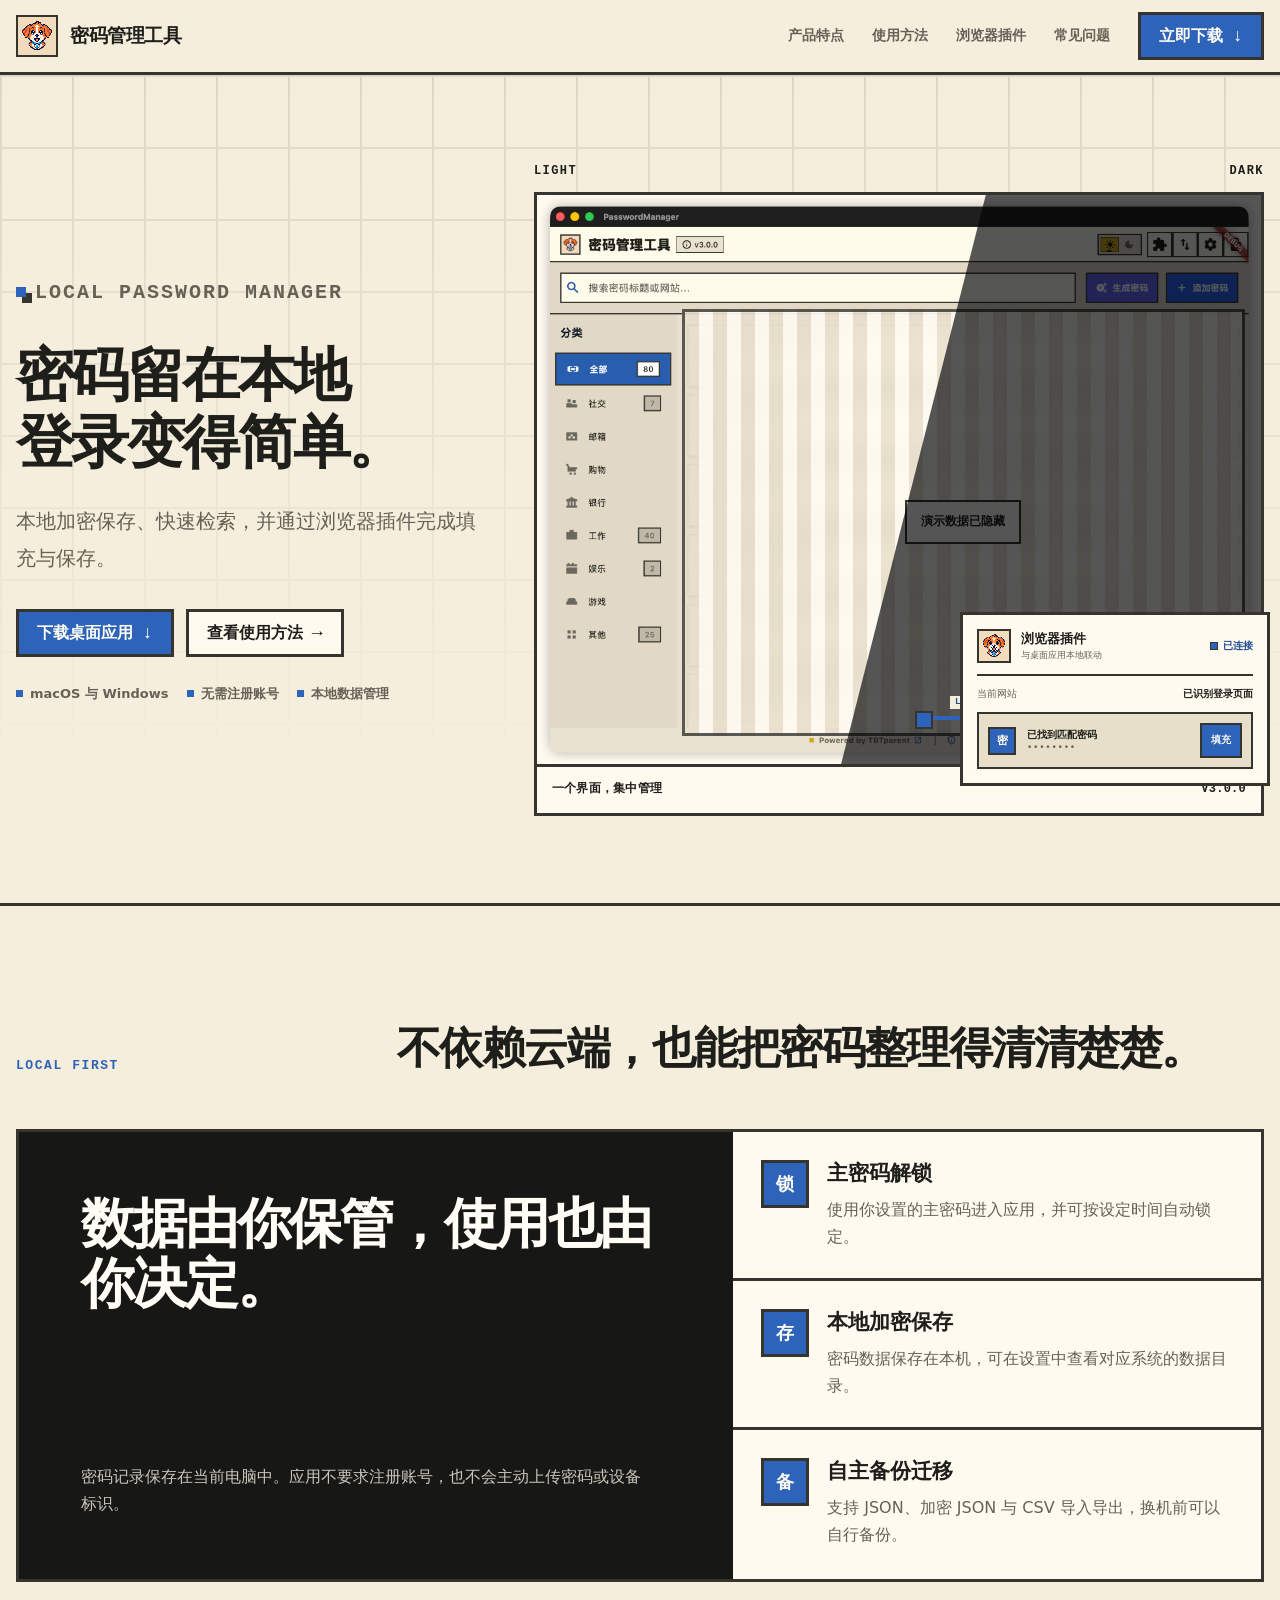
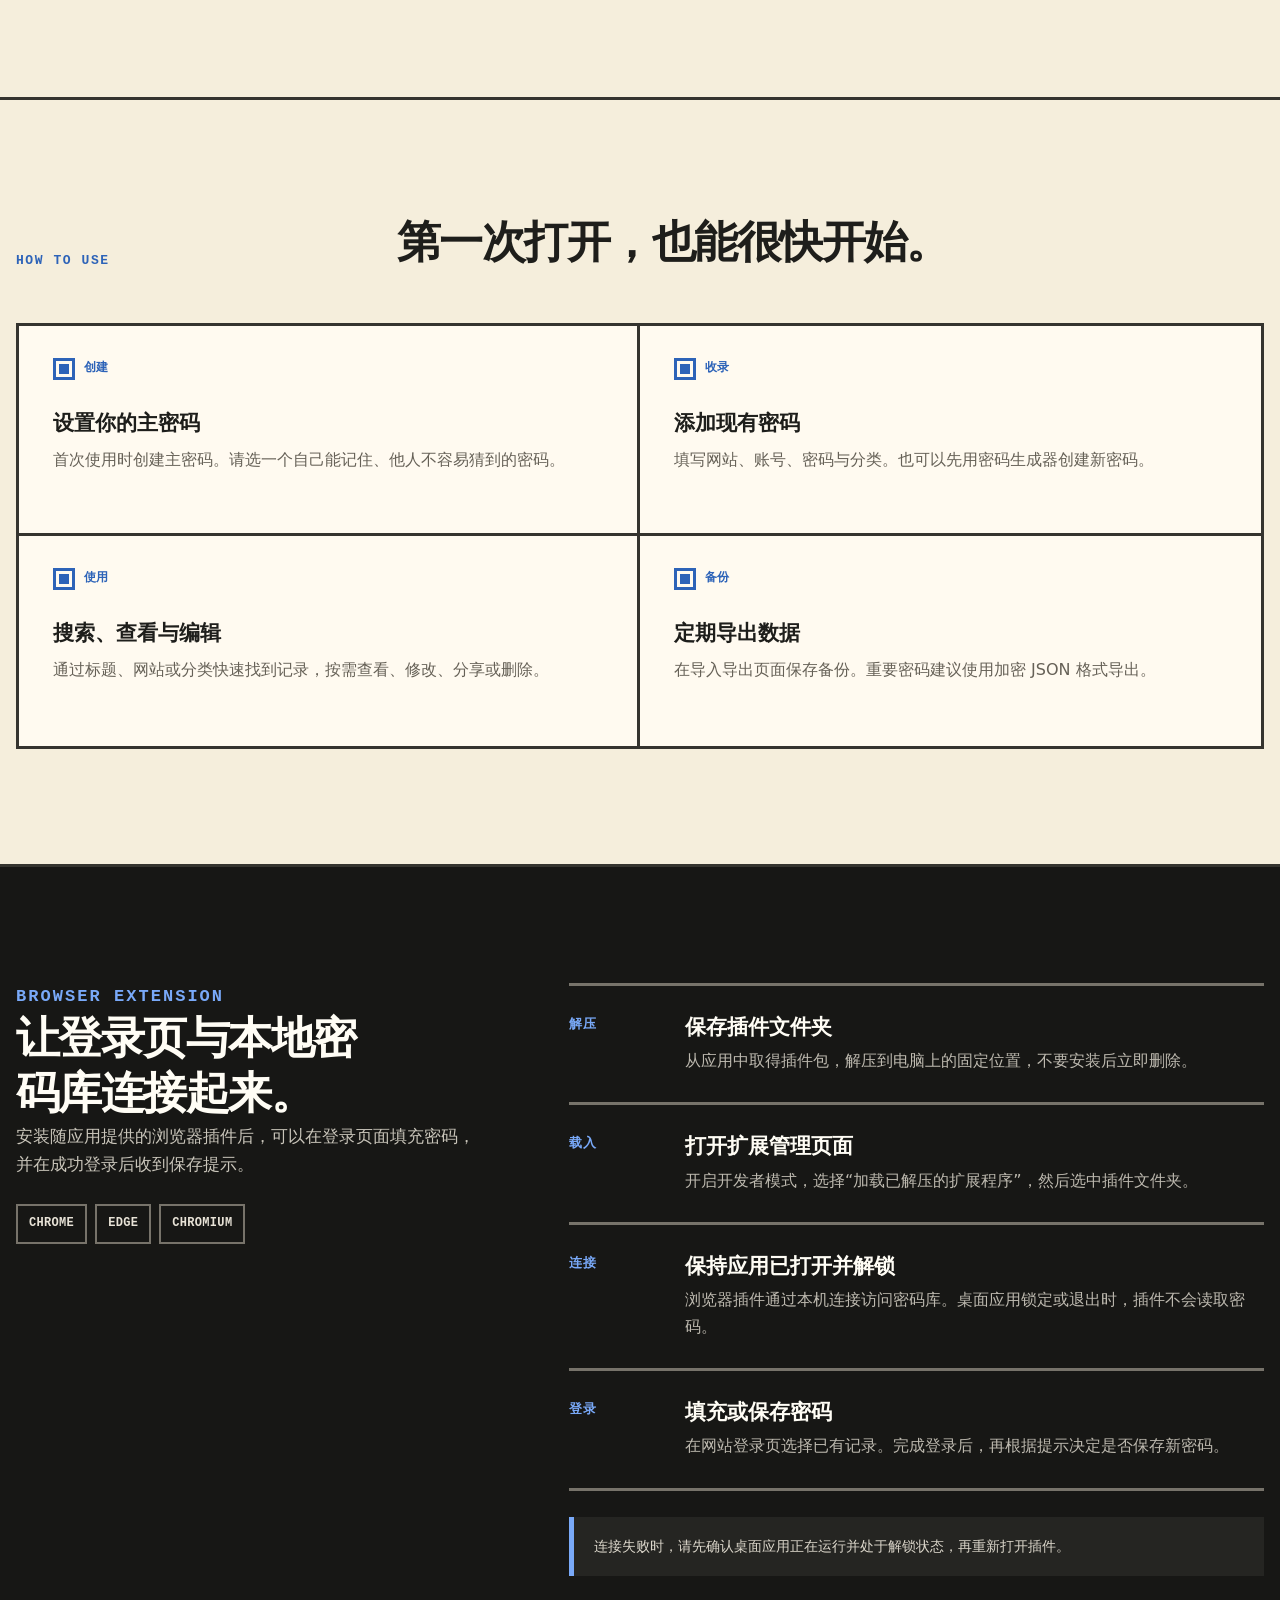
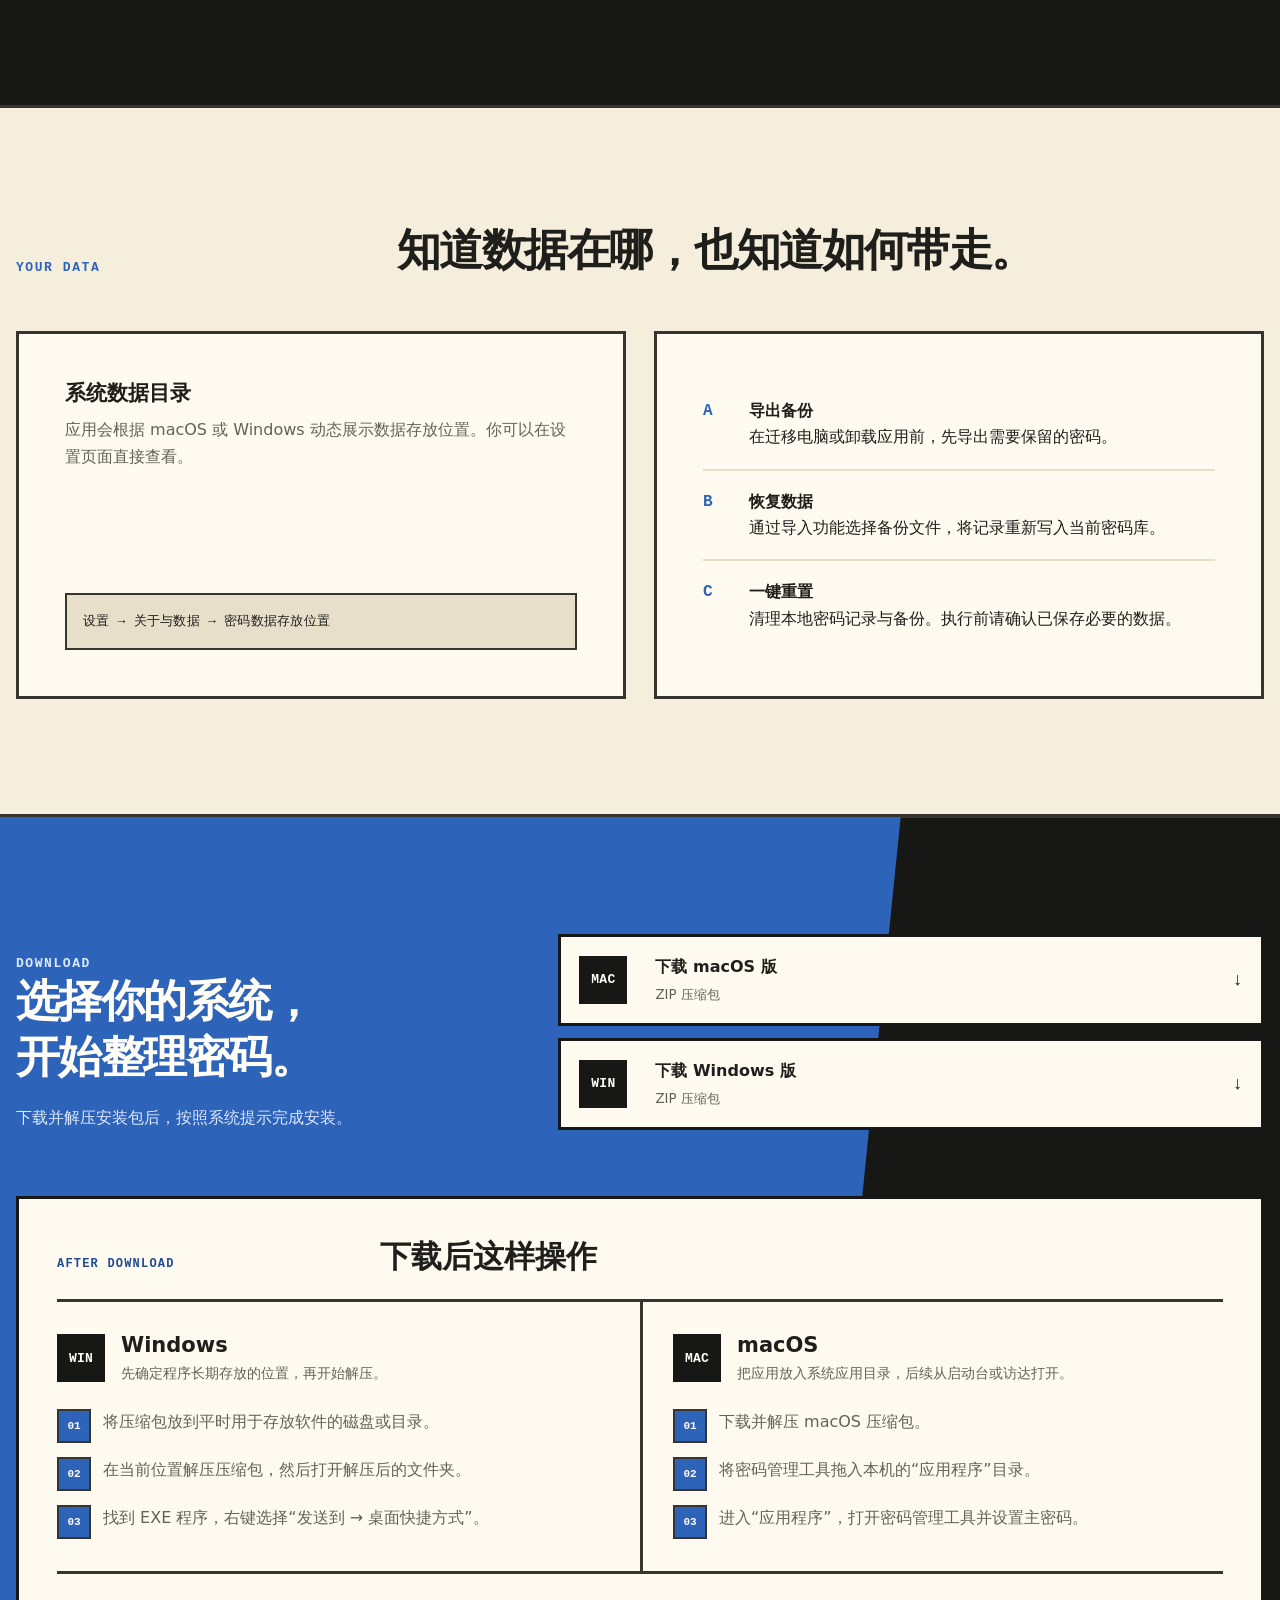
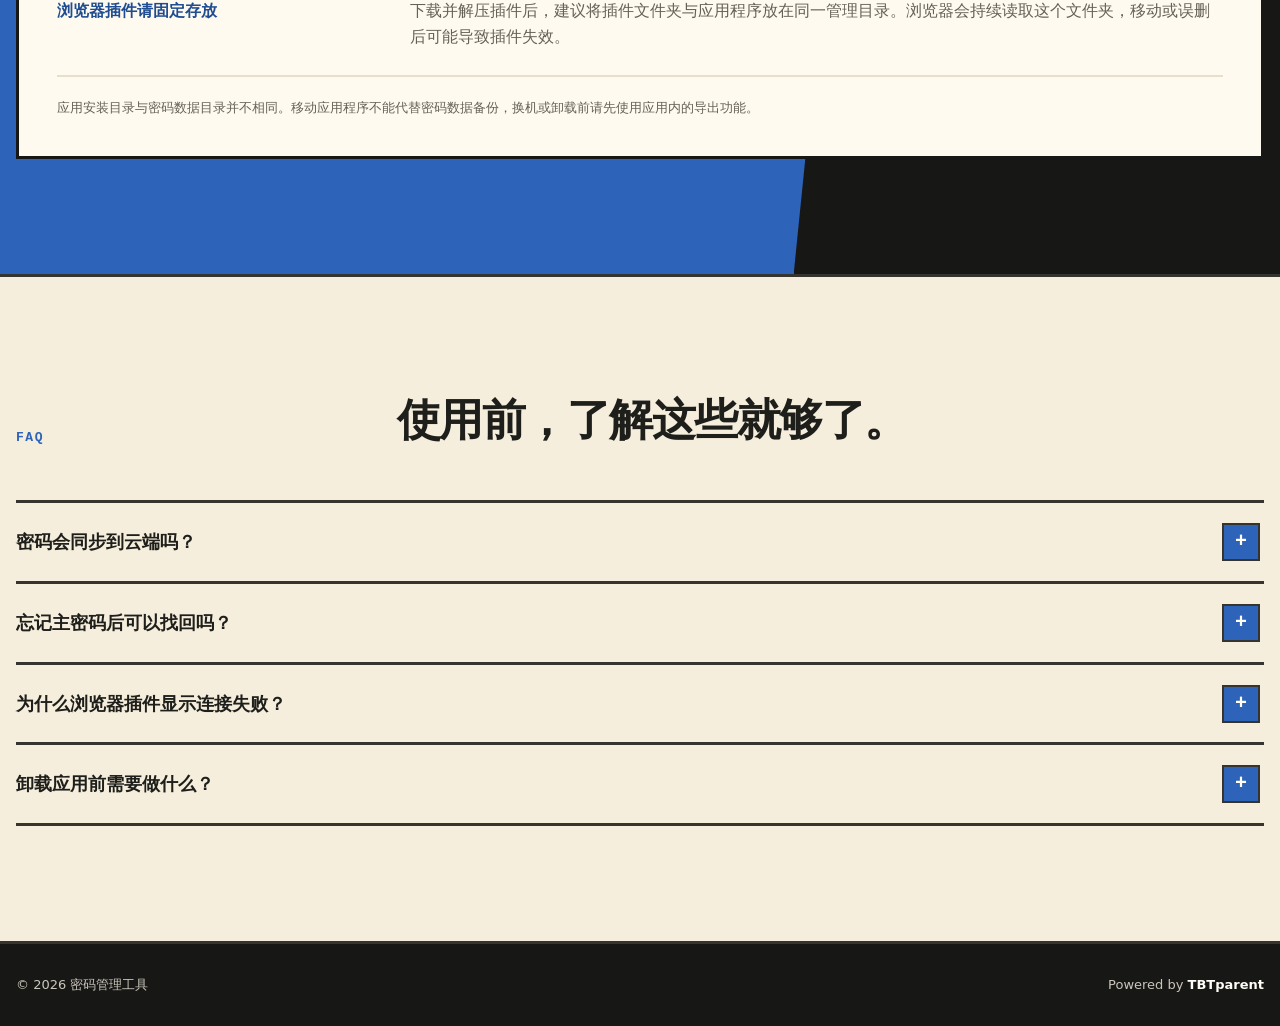
==== landing.html @ 4ad7109c "feat: refresh password manager and add landing page" ====
<!doctype html>
<html lang="zh-CN">
<head>
  <meta charset="utf-8">
  <meta name="viewport" content="width=device-width, initial-scale=1">
  <meta name="description" content="密码管理工具是一款面向 macOS 与 Windows 的本地密码管理器，支持密码生成、分类检索、浏览器填充与导入导出。">
  <meta name="theme-color" content="#f5eedc">
  <title>密码管理工具 | 本地保存，轻松使用</title>
  <link rel="icon" href="landing-assets/logo.png">
  <link rel="stylesheet" href="landing.css">
</head>
<body>
  <a class="skip-link" href="#main">跳到主要内容</a>

  <header class="site-header">
    <nav class="nav shell" aria-label="主要导航">
      <a class="brand" href="#top" aria-label="密码管理工具首页">
        <img src="landing-assets/logo.png" alt="像素小狗应用图标" width="42" height="42">
        <span>密码管理工具</span>
      </a>
      <div class="nav-links">
        <a href="#features">产品特点</a>
        <a href="#guide">使用方法</a>
        <a href="#extension">浏览器插件</a>
        <a href="#faq">常见问题</a>
      </div>
      <a class="button button-primary" href="#download">立即下载 <span class="pixel-arrow" aria-hidden="true">↓</span></a>
    </nav>
  </header>

  <main id="main">
    <section class="hero" id="top">
      <div class="hero-grid shell">
        <div class="hero-copy reveal">
          <p class="eyebrow mono">LOCAL PASSWORD MANAGER</p>
          <h1>密码留在本地<br>登录变得简单。</h1>
          <p>本地加密保存、快速检索，并通过浏览器插件完成填充与保存。</p>
          <div class="hero-actions">
            <a class="button button-primary" href="#download">下载桌面应用 <span class="pixel-arrow" aria-hidden="true">↓</span></a>
            <a class="button button-secondary" href="#guide">查看使用方法 <span class="pixel-arrow" aria-hidden="true">→</span></a>
          </div>
          <div class="hero-note" aria-label="支持特性">
            <span>macOS 与 Windows</span>
            <span>无需注册账号</span>
            <span>本地数据管理</span>
          </div>
        </div>

        <div class="product-stage reveal">
          <div class="theme-labels mono" aria-hidden="true">
            <span>LIGHT</span>
            <span>DARK</span>
          </div>
          <figure class="product-figure">
            <div class="product-window">
              <img src="landing-assets/app-overview.png" alt="密码管理工具主界面，包含分类、搜索和密码卡片">
              <div class="privacy-mask" aria-hidden="true"><span>演示数据已隐藏</span></div>
            </div>
            <figcaption class="product-caption mono">
              <span>一个界面，集中管理</span>
              <span>V3.0.0</span>
            </figcaption>
          </figure>

          <span class="connection-link" aria-hidden="true"><i></i></span>
          <aside class="extension-preview" aria-label="浏览器插件与桌面应用联动示意">
            <div class="extension-preview-head">
              <img src="landing-assets/browser-extension.png" alt="浏览器插件图标" width="34" height="34">
              <div>
                <strong>浏览器插件</strong>
                <span>与桌面应用本地联动</span>
              </div>
              <span class="extension-status"><i aria-hidden="true"></i>已连接</span>
            </div>
            <div class="extension-site">
              <span>当前网站</span>
              <strong>已识别登录页面</strong>
            </div>
            <div class="extension-entry">
              <span class="extension-entry-icon" aria-hidden="true">密</span>
              <span><strong>已找到匹配密码</strong><small>••••••••</small></span>
              <span class="extension-fill">填充</span>
            </div>
          </aside>
        </div>
      </div>
    </section>

    <section class="section" id="features">
      <div class="shell">
        <div class="section-head reveal">
          <p class="section-kicker mono">LOCAL FIRST</p>
          <h2>不依赖云端，也能把密码整理得清清楚楚。</h2>
        </div>

        <div class="trust-layout reveal">
          <div class="trust-lead">
            <strong>数据由你保管，使用也由你决定。</strong>
            <p>密码记录保存在当前电脑中。应用不要求注册账号，也不会主动上传密码或设备标识。</p>
          </div>
          <div class="trust-list">
            <article class="trust-item">
              <span class="pixel-tile" aria-hidden="true">锁</span>
              <div>
                <h3>主密码解锁</h3>
                <p>使用你设置的主密码进入应用，并可按设定时间自动锁定。</p>
              </div>
            </article>
            <article class="trust-item">
              <span class="pixel-tile" aria-hidden="true">存</span>
              <div>
                <h3>本地加密保存</h3>
                <p>密码数据保存在本机，可在设置中查看对应系统的数据目录。</p>
              </div>
            </article>
            <article class="trust-item">
              <span class="pixel-tile" aria-hidden="true">备</span>
              <div>
                <h3>自主备份迁移</h3>
                <p>支持 JSON、加密 JSON 与 CSV 导入导出，换机前可以自行备份。</p>
              </div>
            </article>
          </div>
        </div>
      </div>
    </section>

    <section class="section" id="guide">
      <div class="shell">
        <div class="section-head reveal">
          <p class="section-kicker mono">HOW TO USE</p>
          <h2>第一次打开，也能很快开始。</h2>
        </div>

        <div class="flow reveal">
          <article class="flow-item">
            <span class="flow-mark mono">创建</span>
            <h3>设置你的主密码</h3>
            <p>首次使用时创建主密码。请选一个自己能记住、他人不容易猜到的密码。</p>
          </article>
          <article class="flow-item">
            <span class="flow-mark mono">收录</span>
            <h3>添加现有密码</h3>
            <p>填写网站、账号、密码与分类。也可以先用密码生成器创建新密码。</p>
          </article>
          <article class="flow-item">
            <span class="flow-mark mono">使用</span>
            <h3>搜索、查看与编辑</h3>
            <p>通过标题、网站或分类快速找到记录，按需查看、修改、分享或删除。</p>
          </article>
          <article class="flow-item">
            <span class="flow-mark mono">备份</span>
            <h3>定期导出数据</h3>
            <p>在导入导出页面保存备份。重要密码建议使用加密 JSON 格式导出。</p>
          </article>
        </div>
      </div>
    </section>

    <section class="section extension-section" id="extension">
      <div class="shell">
        <div class="extension-layout">
          <div class="extension-copy reveal">
            <p class="section-kicker mono">BROWSER EXTENSION</p>
            <h2>让登录页与本地密码库连接起来。</h2>
            <p>安装随应用提供的浏览器插件后，可以在登录页面填充密码，并在成功登录后收到保存提示。</p>
            <div class="browser-badges mono" aria-label="支持的浏览器">
              <span>CHROME</span>
              <span>EDGE</span>
              <span>CHROMIUM</span>
            </div>
          </div>

          <div class="reveal">
            <div class="extension-steps">
              <article class="extension-step">
                <span class="verb mono">解压</span>
                <div>
                  <h3>保存插件文件夹</h3>
                  <p>从应用中取得插件包，解压到电脑上的固定位置，不要安装后立即删除。</p>
                </div>
              </article>
              <article class="extension-step">
                <span class="verb mono">载入</span>
                <div>
                  <h3>打开扩展管理页面</h3>
                  <p>开启开发者模式，选择“加载已解压的扩展程序”，然后选中插件文件夹。</p>
                </div>
              </article>
              <article class="extension-step">
                <span class="verb mono">连接</span>
                <div>
                  <h3>保持应用已打开并解锁</h3>
                  <p>浏览器插件通过本机连接访问密码库。桌面应用锁定或退出时，插件不会读取密码。</p>
                </div>
              </article>
              <article class="extension-step">
                <span class="verb mono">登录</span>
                <div>
                  <h3>填充或保存密码</h3>
                  <p>在网站登录页选择已有记录。完成登录后，再根据提示决定是否保存新密码。</p>
                </div>
              </article>
            </div>
            <p class="extension-tip">连接失败时，请先确认桌面应用正在运行并处于解锁状态，再重新打开插件。</p>
          </div>
        </div>
      </div>
    </section>

    <section class="section" id="data">
      <div class="shell">
        <div class="section-head reveal">
          <p class="section-kicker mono">YOUR DATA</p>
          <h2>知道数据在哪，也知道如何带走。</h2>
        </div>

        <div class="data-layout reveal">
          <article class="data-copy">
            <div>
              <h3>系统数据目录</h3>
              <p>应用会根据 macOS 或 Windows 动态展示数据存放位置。你可以在设置页面直接查看。</p>
            </div>
            <div class="path-box mono">设置 → 关于与数据 → 密码数据存放位置</div>
          </article>
          <article class="data-panel">
            <ul class="data-list">
              <li><b class="mono">A</b><span><strong>导出备份</strong><br>在迁移电脑或卸载应用前，先导出需要保留的密码。</span></li>
              <li><b class="mono">B</b><span><strong>恢复数据</strong><br>通过导入功能选择备份文件，将记录重新写入当前密码库。</span></li>
              <li><b class="mono">C</b><span><strong>一键重置</strong><br>清理本地密码记录与备份。执行前请确认已保存必要的数据。</span></li>
            </ul>
          </article>
        </div>
      </div>
    </section>

    <section class="section download-section" id="download">
      <div class="download-content shell">
        <div class="reveal">
          <p class="section-kicker download-kicker mono">DOWNLOAD</p>
          <h2>选择你的系统，开始整理密码。</h2>
          <p>下载并解压安装包后，按照系统提示完成安装。</p>
        </div>
        <div class="download-options reveal">
          <!-- 当前链接指向占位压缩包。替换 OSS 同路径文件后，无需修改本页面。 -->
          <a class="download-card" href="https://tbtparent-me.oss-cn-hangzhou.aliyuncs.com/Download/PasswordManager-macos.zip" download>
            <span class="os-icon mono" aria-hidden="true">MAC</span>
            <span><strong>下载 macOS 版</strong><small>ZIP 压缩包</small></span>
            <span class="pixel-arrow" aria-hidden="true">↓</span>
          </a>
          <a class="download-card" href="https://tbtparent-me.oss-cn-hangzhou.aliyuncs.com/Download/PasswordManager-windows.zip" download>
            <span class="os-icon mono" aria-hidden="true">WIN</span>
            <span><strong>下载 Windows 版</strong><small>ZIP 压缩包</small></span>
            <span class="pixel-arrow" aria-hidden="true">↓</span>
          </a>
        </div>
      </div>

      <div class="install-guide shell reveal" aria-labelledby="install-title">
        <div class="install-guide-head">
          <p class="mono">AFTER DOWNLOAD</p>
          <h3 id="install-title">下载后这样操作</h3>
        </div>

        <div class="install-platforms">
          <article class="install-platform">
            <div class="install-platform-title">
              <span class="os-icon mono" aria-hidden="true">WIN</span>
              <div>
                <h3>Windows</h3>
                <p>先确定程序长期存放的位置，再开始解压。</p>
              </div>
            </div>
            <ol class="install-step-list">
              <li>将压缩包放到平时用于存放软件的磁盘或目录。</li>
              <li>在当前位置解压压缩包，然后打开解压后的文件夹。</li>
              <li>找到 EXE 程序，右键选择“发送到 → 桌面快捷方式”。</li>
            </ol>
          </article>

          <article class="install-platform">
            <div class="install-platform-title">
              <span class="os-icon mono" aria-hidden="true">MAC</span>
              <div>
                <h3>macOS</h3>
                <p>把应用放入系统应用目录，后续从启动台或访达打开。</p>
              </div>
            </div>
            <ol class="install-step-list">
              <li>下载并解压 macOS 压缩包。</li>
              <li>将密码管理工具拖入本机的“应用程序”目录。</li>
              <li>进入“应用程序”，打开密码管理工具并设置主密码。</li>
            </ol>
          </article>
        </div>

        <aside class="plugin-install-note">
          <strong>浏览器插件请固定存放</strong>
          <p>下载并解压插件后，建议将插件文件夹与应用程序放在同一管理目录。浏览器会持续读取这个文件夹，移动或误删后可能导致插件失效。</p>
        </aside>

        <p class="install-data-note">应用安装目录与密码数据目录并不相同。移动应用程序不能代替密码数据备份，换机或卸载前请先使用应用内的导出功能。</p>
      </div>
    </section>

    <section class="section" id="faq">
      <div class="shell">
        <div class="section-head reveal">
          <p class="section-kicker mono">FAQ</p>
          <h2>使用前，了解这些就够了。</h2>
        </div>

        <div class="faq-list reveal">
          <details>
            <summary>密码会同步到云端吗？</summary>
            <p>不会。应用以本地管理为核心，不要求注册账号，也不会主动把密码上传到云端。</p>
          </details>
          <details>
            <summary>忘记主密码后可以找回吗？</summary>
            <p>主密码无法通过服务器找回，因为应用没有保存你的云端账号。请妥善记住主密码，并定期导出备份。</p>
          </details>
          <details>
            <summary>为什么浏览器插件显示连接失败？</summary>
            <p>请先打开桌面应用并完成解锁。插件需要通过本机连接访问密码库，应用退出或锁定后会停止提供密码。</p>
          </details>
          <details>
            <summary>卸载应用前需要做什么？</summary>
            <p>先导出需要保留的密码备份，再根据应用内“应用卸载流程”的提示处理本地数据目录。</p>
          </details>
        </div>
      </div>
    </section>
  </main>

  <footer>
    <div class="footer-inner shell">
      <span>© <span id="year">2026</span> 密码管理工具</span>
      <span>Powered by <a href="https://tbtparent.me" target="_blank" rel="noopener noreferrer">TBTparent</a></span>
    </div>
  </footer>
  <script src="landing.js"></script>
</body>
</html>
---- landing.css ----
:root {
      --paper: #f5eedc;
      --paper-strong: #fffaf0;
      --paper-muted: #e8dfca;
      --ink: #1e1e1b;
      --ink-soft: #666157;
      --line: #35342f;
      --blue: #2d63b8;
      --blue-deep: #204d91;
      --white: #fffdf5;
      --black: #171715;
      --red: #d54a3a;
      --max: 1440px;
      --pixel: 3px;
    }

    * {
      box-sizing: border-box;
    }

    html {
      scroll-behavior: smooth;
      background: var(--paper);
    }

    body {
      margin: 0;
      color: var(--ink);
      background: var(--paper);
      font-family: "PingFang SC", "Microsoft YaHei", "Noto Sans CJK SC", system-ui, sans-serif;
      line-height: 1.65;
      -webkit-font-smoothing: antialiased;
    }

    button,
    a {
      font: inherit;
    }

    a {
      color: inherit;
      text-decoration: none;
    }

    img {
      display: block;
      max-width: 100%;
    }

    ::selection {
      color: var(--white);
      background: var(--blue);
    }

    .mono {
      font-family: ui-monospace, SFMono-Regular, Menlo, Monaco, Consolas, "Liberation Mono", monospace;
      letter-spacing: .02em;
    }

    .skip-link {
      position: fixed;
      top: 10px;
      left: 10px;
      z-index: 100;
      padding: 10px 14px;
      color: var(--white);
      background: var(--black);
      border: 2px solid var(--white);
      transform: translateY(-160%);
    }

    .skip-link:focus {
      transform: translateY(0);
    }

    .shell {
      width: min(calc(100% - 32px), var(--max));
      margin-inline: auto;
    }

    .site-header {
      position: sticky;
      top: 0;
      z-index: 30;
      background: rgba(245, 238, 220, .96);
      border-bottom: var(--pixel) solid var(--line);
      backdrop-filter: blur(10px);
    }

    .nav {
      min-height: 72px;
      display: flex;
      align-items: center;
      gap: 28px;
    }

    .brand {
      display: inline-flex;
      align-items: center;
      gap: 12px;
      flex: 0 0 auto;
      font-size: 19px;
      font-weight: 900;
      letter-spacing: -.02em;
    }

    .brand img {
      width: 42px;
      height: 42px;
      object-fit: cover;
      image-rendering: pixelated;
      border: 2px solid var(--line);
      background: var(--paper-strong);
    }

    .nav-links {
      display: flex;
      align-items: center;
      justify-content: center;
      gap: 28px;
      margin-left: auto;
      color: var(--ink-soft);
      font-size: 14px;
      font-weight: 700;
    }

    .nav-links a:hover,
    .nav-links a:focus-visible {
      color: var(--blue);
    }

    .button {
      min-height: 48px;
      display: inline-flex;
      align-items: center;
      justify-content: center;
      gap: 9px;
      padding: 11px 18px;
      font-weight: 900;
      line-height: 1.1;
      border: var(--pixel) solid var(--line);
      border-radius: 0;
      cursor: pointer;
      transition: transform 140ms ease, background-color 140ms ease, color 140ms ease;
    }

    .button:hover {
      transform: translateY(-2px);
    }

    .button:active {
      transform: translateY(1px);
    }

    .button:focus-visible,
    summary:focus-visible,
    a:focus-visible {
      outline: 3px solid var(--blue);
      outline-offset: 3px;
    }

    .button-primary {
      color: var(--white);
      background: var(--blue);
    }

    .button-primary:hover {
      background: var(--blue-deep);
    }

    .button-secondary {
      color: var(--ink);
      background: var(--paper-strong);
    }

    .button-dark {
      color: var(--white);
      background: var(--black);
      border-color: var(--black);
    }

    .pixel-arrow {
      font-family: ui-monospace, monospace;
      font-size: 18px;
      line-height: 1;
    }

    .hero {
      position: relative;
      overflow: hidden;
      min-height: calc(100svh - 72px);
      border-bottom: var(--pixel) solid var(--line);
      background: var(--paper);
    }

    .hero::before {
      content: "";
      position: absolute;
      inset: 0;
      pointer-events: none;
      opacity: .12;
      background-image:
        linear-gradient(var(--line) 2px, transparent 2px),
        linear-gradient(90deg, var(--line) 2px, transparent 2px);
      background-size: 72px 72px;
      mask-image: linear-gradient(to bottom, #000, transparent 85%);
    }

    .hero-grid {
      position: relative;
      z-index: 1;
      min-height: calc(100svh - 72px);
      display: grid;
      grid-template-columns: minmax(430px, .78fr) minmax(0, 1.22fr);
      align-items: center;
      gap: clamp(28px, 4vw, 64px);
      padding-block: clamp(28px, 4vw, 50px);
    }

    .eyebrow {
      display: inline-flex;
      align-items: center;
      gap: 9px;
      margin: 0 0 22px;
      color: var(--blue);
      font-size: 13px;
      font-weight: 900;
      text-transform: uppercase;
      letter-spacing: .1em;
    }

    .eyebrow::before {
      content: "";
      width: 10px;
      height: 10px;
      background: var(--blue);
      box-shadow: 6px 6px 0 var(--line);
    }

    h1,
    h2,
    h3,
    p {
      margin-top: 0;
    }

    h1 {
      max-width: 650px;
      margin-bottom: 26px;
      font-size: clamp(42px, 4.5vw, 66px);
      line-height: 1.16;
      letter-spacing: -.045em;
      text-wrap: balance;
    }

    .hero-copy {
      width: auto;
      min-width: 0;
    }

    .hero-copy > p {
      max-width: 610px;
      margin-bottom: 32px;
      color: var(--ink-soft);
      font-size: clamp(17px, 1.8vw, 20px);
      line-height: 1.85;
    }

    .hero-actions {
      display: flex;
      flex-wrap: wrap;
      gap: 12px;
    }

    .hero-note {
      display: flex;
      flex-wrap: wrap;
      gap: 8px 18px;
      margin-top: 26px;
      color: var(--ink-soft);
      font-size: 13px;
      font-weight: 700;
    }

    .hero-note span {
      display: inline-flex;
      align-items: center;
      gap: 7px;
    }

    .hero-note span::before {
      content: "";
      width: 7px;
      height: 7px;
      background: var(--blue);
    }

    .product-stage {
      position: relative;
      min-width: 0;
      margin-top: 0;
    }

    .theme-labels {
      display: flex;
      justify-content: space-between;
      margin-bottom: 10px;
      color: var(--ink);
      font-size: 12px;
      font-weight: 900;
      letter-spacing: .12em;
    }

    .theme-labels span:first-child {
      color: var(--ink);
    }

    .product-window {
      position: relative;
      overflow: hidden;
      width: min(100%, calc(126.9svh - 328px));
      margin-left: auto;
      aspect-ratio: 2274 / 1792;
      border: var(--pixel) solid var(--line);
      background: var(--paper-strong);
      isolation: isolate;
    }

    .product-window::after {
      content: "";
      position: absolute;
      z-index: 6;
      inset: 0;
      pointer-events: none;
      background: rgba(6, 8, 12, .68);
      mix-blend-mode: multiply;
      clip-path: polygon(62% 0, 100% 0, 100% 100%, 42% 100%);
    }

    .product-figure {
      margin: 0;
    }

    .product-window img {
      width: 100%;
      height: 100%;
      object-fit: contain;
      object-position: center top;
    }

    .privacy-mask {
      position: absolute;
      z-index: 4;
      top: 20%;
      right: 2.2%;
      bottom: 5%;
      left: 20%;
      display: grid;
      place-items: center;
      overflow: hidden;
      border: 3px solid rgba(53, 52, 47, .82);
      background:
        repeating-linear-gradient(
          90deg,
          rgba(232, 223, 202, .84) 0 14px,
          rgba(255, 250, 240, .9) 14px 28px
        );
      backdrop-filter: blur(14px) saturate(.5);
    }

    .privacy-mask span {
      position: relative;
      z-index: 1;
      padding: 10px 14px;
      color: var(--ink);
      background: var(--paper-strong);
      border: 2px solid var(--line);
      font-size: 12px;
      font-weight: 900;
    }

    .product-caption {
      display: flex;
      align-items: center;
      justify-content: space-between;
      gap: 16px;
      padding: 13px 15px;
      color: var(--ink);
      background: var(--paper-strong);
      border: var(--pixel) solid var(--line);
      border-top: 0;
      font-size: 12px;
      font-weight: 800;
    }

    .product-caption span:last-child {
      color: var(--ink);
    }

    .connection-link {
      position: absolute;
      z-index: 7;
      right: 250px;
      bottom: 96px;
      width: 92px;
      height: 4px;
      background: var(--blue);
    }

    .connection-link::before,
    .connection-link::after {
      content: "";
      position: absolute;
      top: -5px;
      width: 14px;
      height: 14px;
      background: var(--blue);
      border: 2px solid var(--line);
    }

    .connection-link::before {
      left: -7px;
    }

    .connection-link::after {
      right: -7px;
    }

    .connection-link i {
      position: absolute;
      top: -20px;
      left: 28px;
      padding: 2px 5px;
      color: var(--blue-deep);
      background: var(--paper);
      font: 900 9px/1 ui-monospace, monospace;
      letter-spacing: .08em;
    }

    .connection-link i::before {
      content: "LOCAL";
    }

    .extension-preview {
      position: absolute;
      z-index: 8;
      right: -6px;
      bottom: 30px;
      width: min(310px, 43%);
      padding: 14px;
      color: var(--ink);
      background: var(--paper-strong);
      border: var(--pixel) solid var(--line);
    }

    .extension-preview-head {
      display: grid;
      grid-template-columns: 34px 1fr auto;
      gap: 10px;
      align-items: center;
      padding-bottom: 11px;
      border-bottom: 2px solid var(--line);
    }

    .extension-preview-head img {
      width: 34px;
      height: 34px;
      object-fit: cover;
      image-rendering: pixelated;
      border: 2px solid var(--line);
    }

    .extension-preview-head strong,
    .extension-preview-head span,
    .extension-site span,
    .extension-site strong,
    .extension-entry strong,
    .extension-entry small {
      display: block;
    }

    .extension-preview-head strong {
      font-size: 13px;
      line-height: 1.2;
    }

    .extension-preview-head div > span {
      margin-top: 3px;
      color: var(--ink-soft);
      font-size: 9px;
      line-height: 1.25;
    }

    .extension-status {
      display: inline-flex !important;
      align-items: center;
      gap: 5px;
      color: var(--blue-deep);
      font-size: 10px;
      font-weight: 900;
      white-space: nowrap;
    }

    .extension-status i {
      width: 8px;
      height: 8px;
      background: var(--blue);
      border: 1px solid var(--line);
    }

    .extension-site {
      display: grid;
      grid-template-columns: auto 1fr;
      gap: 10px;
      padding: 10px 0;
      color: var(--ink-soft);
      font-size: 10px;
    }

    .extension-site strong {
      color: var(--ink);
      text-align: right;
    }

    .extension-entry {
      display: grid;
      grid-template-columns: 30px 1fr auto;
      gap: 9px;
      align-items: center;
      padding: 9px;
      background: var(--paper-muted);
      border: 2px solid var(--line);
    }

    .extension-entry-icon {
      width: 28px;
      height: 28px;
      display: grid;
      place-items: center;
      color: var(--white);
      background: var(--blue);
      border: 2px solid var(--line);
      font-size: 11px;
      font-weight: 900;
    }

    .extension-entry strong {
      font-size: 10px;
      line-height: 1.2;
    }

    .extension-entry small {
      margin-top: 3px;
      color: var(--ink-soft);
      font: 800 9px/1 ui-monospace, monospace;
      letter-spacing: .08em;
    }

    .extension-fill {
      padding: 7px 9px;
      color: var(--white);
      background: var(--blue);
      border: 2px solid var(--line);
      font-size: 10px;
      font-weight: 900;
    }

    .section {
      padding-block: clamp(78px, 9vw, 128px);
      border-bottom: var(--pixel) solid var(--line);
    }

    .section-head {
      display: grid;
      grid-template-columns: minmax(150px, .38fr) 1fr;
      gap: clamp(28px, 4vw, 64px);
      align-items: end;
      margin-bottom: 52px;
    }

    .section-kicker {
      margin: 0;
      color: var(--blue);
      font-size: 13px;
      font-weight: 900;
      letter-spacing: .12em;
    }

    h2 {
      max-width: 900px;
      margin-bottom: 0;
      font-size: clamp(32px, 3.4vw, 50px);
      line-height: 1.28;
      letter-spacing: -.035em;
      text-wrap: balance;
    }

    h3 {
      margin-bottom: 10px;
      font-size: 21px;
      line-height: 1.3;
    }

    .trust-layout {
      display: grid;
      grid-template-columns: 1.15fr .85fr;
      border: var(--pixel) solid var(--line);
      background: var(--paper-strong);
    }

    .trust-lead {
      min-height: 420px;
      display: flex;
      flex-direction: column;
      justify-content: space-between;
      padding: clamp(30px, 5vw, 62px);
      color: var(--white);
      background: var(--black);
    }

    .trust-lead strong {
      max-width: 620px;
      font-size: clamp(34px, 4.2vw, 58px);
      line-height: 1.12;
      letter-spacing: -.04em;
    }

    .trust-lead p {
      max-width: 560px;
      margin-bottom: 0;
      color: #c9c5ba;
    }

    .trust-list {
      display: grid;
      grid-template-rows: repeat(3, 1fr);
    }

    .trust-item {
      display: grid;
      grid-template-columns: 48px 1fr;
      gap: 18px;
      align-items: start;
      padding: 28px;
      border-bottom: var(--pixel) solid var(--line);
    }

    .trust-item:last-child {
      border-bottom: 0;
    }

    .pixel-tile {
      width: 48px;
      height: 48px;
      display: grid;
      place-items: center;
      color: var(--white);
      background: var(--blue);
      border: var(--pixel) solid var(--line);
      font-size: 18px;
      font-weight: 900;
    }

    .trust-item p,
    .flow-item p,
    .extension-copy p,
    .data-copy p {
      margin-bottom: 0;
      color: var(--ink-soft);
    }

    .flow {
      display: grid;
      grid-template-columns: 1fr 1fr;
      gap: 0;
      border: var(--pixel) solid var(--line);
      background: var(--paper-strong);
    }

    .flow-item {
      position: relative;
      min-height: 210px;
      padding: 32px 34px;
      border-right: var(--pixel) solid var(--line);
      border-bottom: var(--pixel) solid var(--line);
    }

    .flow-item:nth-child(2n) {
      border-right: 0;
    }

    .flow-item:nth-last-child(-n+2) {
      border-bottom: 0;
    }

    .flow-mark {
      display: inline-flex;
      align-items: center;
      gap: 9px;
      margin-bottom: 30px;
      color: var(--blue);
      font-size: 12px;
      font-weight: 900;
    }

    .flow-mark::before {
      content: "";
      width: 16px;
      height: 16px;
      border: 3px solid var(--blue);
      box-shadow: inset 0 0 0 3px var(--paper-strong);
      background: var(--blue);
    }

    .extension-section {
      color: var(--white);
      background: var(--black);
    }

    .extension-section .section-kicker {
      color: #79a9f8;
    }

    .extension-layout {
      display: grid;
      grid-template-columns: .8fr 1.2fr;
      gap: clamp(46px, 7vw, 100px);
      align-items: start;
    }

    .extension-copy {
      position: sticky;
      top: 116px;
    }

    .extension-copy p {
      color: #c9c5ba;
      font-size: 17px;
    }

    .browser-badges {
      display: flex;
      flex-wrap: wrap;
      gap: 8px;
      margin-top: 26px;
    }

    .browser-badges span {
      padding: 8px 11px;
      border: 2px solid #77736a;
      color: #e8e3d7;
      font-size: 12px;
      font-weight: 800;
    }

    .extension-steps {
      border-top: var(--pixel) solid #77736a;
    }

    .extension-step {
      display: grid;
      grid-template-columns: 90px 1fr;
      gap: 26px;
      padding: 28px 0;
      border-bottom: var(--pixel) solid #77736a;
    }

    .extension-step .verb {
      color: #79a9f8;
      font-size: 13px;
      font-weight: 900;
      letter-spacing: .08em;
    }

    .extension-step h3 {
      margin-bottom: 7px;
    }

    .extension-step p {
      margin-bottom: 0;
      color: #bdb9af;
    }

    .extension-tip {
      margin-top: 26px;
      padding: 18px 20px;
      color: #dcd7cb;
      background: #252522;
      border-left: 5px solid #79a9f8;
      font-size: 14px;
    }

    .data-layout {
      display: grid;
      grid-template-columns: 1fr 1fr;
      gap: 28px;
    }

    .data-copy,
    .data-panel {
      padding: clamp(28px, 4vw, 46px);
      border: var(--pixel) solid var(--line);
      background: var(--paper-strong);
    }

    .data-copy {
      display: flex;
      flex-direction: column;
      justify-content: space-between;
    }

    .path-box {
      margin-top: 26px;
      padding: 16px;
      color: var(--ink);
      background: var(--paper-muted);
      border: 2px solid var(--line);
      font-size: 13px;
      overflow-wrap: anywhere;
    }

    .data-list {
      display: grid;
      gap: 0;
      margin: 0;
      padding: 0;
      list-style: none;
    }

    .data-list li {
      display: grid;
      grid-template-columns: 32px 1fr;
      gap: 14px;
      padding: 18px 0;
      border-bottom: 2px solid var(--paper-muted);
    }

    .data-list li:last-child {
      border-bottom: 0;
    }

    .data-list b {
      color: var(--blue);
    }

    .download-section {
      position: relative;
      overflow: hidden;
      background: var(--blue);
      color: var(--white);
    }

    .download-section::before {
      content: "";
      position: absolute;
      top: 0;
      right: 0;
      width: 38%;
      height: 100%;
      background: var(--black);
      clip-path: polygon(22% 0, 100% 0, 100% 100%, 0 100%);
    }

    .download-content {
      position: relative;
      z-index: 1;
      display: grid;
      grid-template-columns: .8fr 1.2fr;
      gap: 72px;
      align-items: center;
    }

    .download-content h2 {
      max-width: 520px;
    }

    .download-content p {
      margin: 20px 0 0;
      color: #dce9ff;
    }

    .download-kicker {
      color: #dce9ff;
    }

    .download-options {
      display: grid;
      gap: 12px;
    }

    .install-guide {
      position: relative;
      z-index: 1;
      margin-top: clamp(34px, 5vw, 64px);
      padding: clamp(24px, 3vw, 38px);
      color: var(--ink);
      background: var(--paper-strong);
      border: var(--pixel) solid var(--black);
    }

    .install-guide-head {
      display: grid;
      grid-template-columns: minmax(150px, .35fr) 1fr;
      gap: 28px;
      align-items: baseline;
      padding-bottom: 22px;
      border-bottom: var(--pixel) solid var(--line);
    }

    .install-guide-head p {
      margin: 0;
      color: var(--blue-deep);
      font-size: 12px;
      font-weight: 900;
      letter-spacing: .1em;
    }

    .install-guide-head h3 {
      margin: 0;
      font-size: clamp(24px, 2.4vw, 34px);
    }

    .install-platforms {
      display: grid;
      grid-template-columns: 1fr 1fr;
      border-bottom: var(--pixel) solid var(--line);
    }

    .install-platform {
      padding: 30px 30px 32px 0;
    }

    .install-platform + .install-platform {
      padding-right: 0;
      padding-left: 30px;
      border-left: var(--pixel) solid var(--line);
    }

    .install-platform-title {
      display: grid;
      grid-template-columns: 48px 1fr;
      gap: 16px;
      align-items: center;
      margin-bottom: 24px;
    }

    .install-platform-title h3 {
      margin-bottom: 3px;
    }

    .install-platform-title p {
      margin: 0;
      color: var(--ink-soft);
      font-size: 14px;
    }

    .install-step-list {
      counter-reset: install-step;
      display: grid;
      gap: 14px;
      margin: 0;
      padding: 0;
      list-style: none;
    }

    .install-step-list li {
      counter-increment: install-step;
      display: grid;
      grid-template-columns: 34px 1fr;
      gap: 12px;
      align-items: start;
      color: var(--ink-soft);
    }

    .install-step-list li::before {
      content: counter(install-step, decimal-leading-zero);
      width: 30px;
      height: 30px;
      display: grid;
      place-items: center;
      color: var(--white);
      background: var(--blue);
      border: 2px solid var(--line);
      font: 900 11px/1 ui-monospace, monospace;
    }

    .plugin-install-note {
      display: grid;
      grid-template-columns: minmax(180px, .4fr) 1fr;
      gap: 28px;
      align-items: start;
      padding: 24px 0;
      border-bottom: 2px solid var(--paper-muted);
    }

    .plugin-install-note strong {
      color: var(--blue-deep);
      font-size: 16px;
    }

    .plugin-install-note p,
    .install-data-note {
      margin: 0;
      color: var(--ink-soft);
    }

    .install-data-note {
      padding-top: 20px;
      font-size: 13px;
    }

    .download-card {
      display: grid;
      grid-template-columns: 58px 1fr auto;
      gap: 18px;
      align-items: center;
      min-height: 92px;
      padding: 16px 18px;
      color: var(--ink);
      background: var(--paper-strong);
      border: var(--pixel) solid var(--black);
      transition: transform 140ms ease, background-color 140ms ease;
    }

    .download-card:hover {
      transform: translateX(4px);
      background: var(--white);
    }

    .os-icon {
      width: 48px;
      height: 48px;
      display: grid;
      place-items: center;
      color: var(--white);
      background: var(--black);
      font-size: 13px;
      font-weight: 900;
    }

    .download-card strong,
    .download-card small {
      display: block;
    }

    .download-card small {
      margin-top: 3px;
      color: var(--ink-soft);
    }

    .faq-list {
      border-top: var(--pixel) solid var(--line);
    }

    details {
      border-bottom: var(--pixel) solid var(--line);
    }

    summary {
      position: relative;
      padding: 24px 56px 24px 0;
      cursor: pointer;
      list-style: none;
      font-size: 18px;
      font-weight: 900;
    }

    summary::-webkit-details-marker {
      display: none;
    }

    summary::after {
      content: "+";
      position: absolute;
      top: 20px;
      right: 4px;
      width: 34px;
      height: 34px;
      display: grid;
      place-items: center;
      color: var(--white);
      background: var(--blue);
      border: 2px solid var(--line);
      font: 900 20px/1 ui-monospace, monospace;
    }

    details[open] summary::after {
      content: "−";
    }

    details p {
      max-width: 800px;
      padding: 0 56px 24px 0;
      margin: 0;
      color: var(--ink-soft);
    }

    footer {
      padding-block: 30px;
      color: #cac6bb;
      background: var(--black);
    }

    .footer-inner {
      display: flex;
      align-items: center;
      justify-content: space-between;
      gap: 24px;
      font-size: 13px;
    }

    .footer-inner a {
      color: var(--white);
      font-weight: 900;
    }

    .reveal {
      opacity: 0;
      transform: translateY(22px);
      transition: opacity 520ms ease, transform 520ms ease;
    }

    .reveal.is-visible {
      opacity: 1;
      transform: translateY(0);
    }

    @media (max-width: 920px) {
      .nav-links {
        display: none;
      }

      .nav .button {
        margin-left: auto;
      }

      .hero {
        min-height: auto;
        background: var(--paper);
      }

      .hero-grid,
      .section-head,
      .trust-layout,
      .extension-layout,
      .data-layout,
      .download-content {
        grid-template-columns: 1fr;
      }

      .hero-copy {
        width: 100%;
        min-width: 0;
        padding-right: 0;
      }

      .product-stage {
        margin-top: 36px;
      }

      .product-window {
        width: 100%;
        max-width: none;
        margin-inline: auto;
      }

      .connection-link {
        display: none;
      }

      .extension-preview {
        position: relative;
        right: auto;
        bottom: auto;
        width: min(calc(100% - 28px), 360px);
        margin: -26px 14px 0 auto;
      }

      .section-head {
        gap: 18px;
      }

      .extension-copy {
        position: static;
      }

      .download-section::before {
        display: none;
      }

      .install-guide-head,
      .plugin-install-note {
        grid-template-columns: 1fr;
        gap: 8px;
      }
    }

    @media (max-width: 640px) {
      .shell {
        width: min(calc(100% - 20px), var(--max));
      }

      .site-header .button {
        min-height: 42px;
        padding: 9px 12px;
        font-size: 13px;
      }

      .brand span {
        font-size: 16px;
      }

      .hero {
        min-height: auto;
        background: var(--paper);
      }

      .hero-grid {
        min-height: auto;
        padding-top: 46px;
      }

      .hero-copy {
        width: 100%;
      }

      h1 {
        font-size: clamp(39px, 12vw, 54px);
        line-height: 1.2;
      }

      .product-stage {
        margin-top: 42px;
      }

      .theme-labels {
        color: var(--ink);
      }

      .theme-labels span:last-child {
        color: var(--ink);
      }

      .privacy-mask {
        top: 18%;
        right: 2%;
        bottom: 4%;
        left: 19%;
      }

      .privacy-mask span {
        display: none;
      }

      .hero-actions .button {
        width: 100%;
      }

      .flow {
        grid-template-columns: 1fr;
      }

      .flow-item,
      .flow-item:nth-child(2n),
      .flow-item:nth-last-child(-n+2) {
        min-height: 0;
        border-right: 0;
        border-bottom: var(--pixel) solid var(--line);
      }

      .flow-item:last-child {
        border-bottom: 0;
      }

      .extension-step {
        grid-template-columns: 1fr;
        gap: 8px;
      }

      .download-card {
        grid-template-columns: 48px 1fr;
      }

      .download-card .pixel-arrow {
        display: none;
      }

      .install-platforms {
        grid-template-columns: 1fr;
      }

      .install-platform,
      .install-platform + .install-platform {
        padding: 26px 0;
        border-left: 0;
      }

      .install-platform + .install-platform {
        border-top: var(--pixel) solid var(--line);
      }

      .footer-inner {
        align-items: flex-start;
        flex-direction: column;
      }
    }

    @media (prefers-reduced-motion: reduce) {
      html {
        scroll-behavior: auto;
      }

      *,
      *::before,
      *::after {
        scroll-behavior: auto !important;
        transition-duration: .01ms !important;
        animation-duration: .01ms !important;
        animation-iteration-count: 1 !important;
      }

      .reveal {
        opacity: 1;
        transform: none;
      }
    }
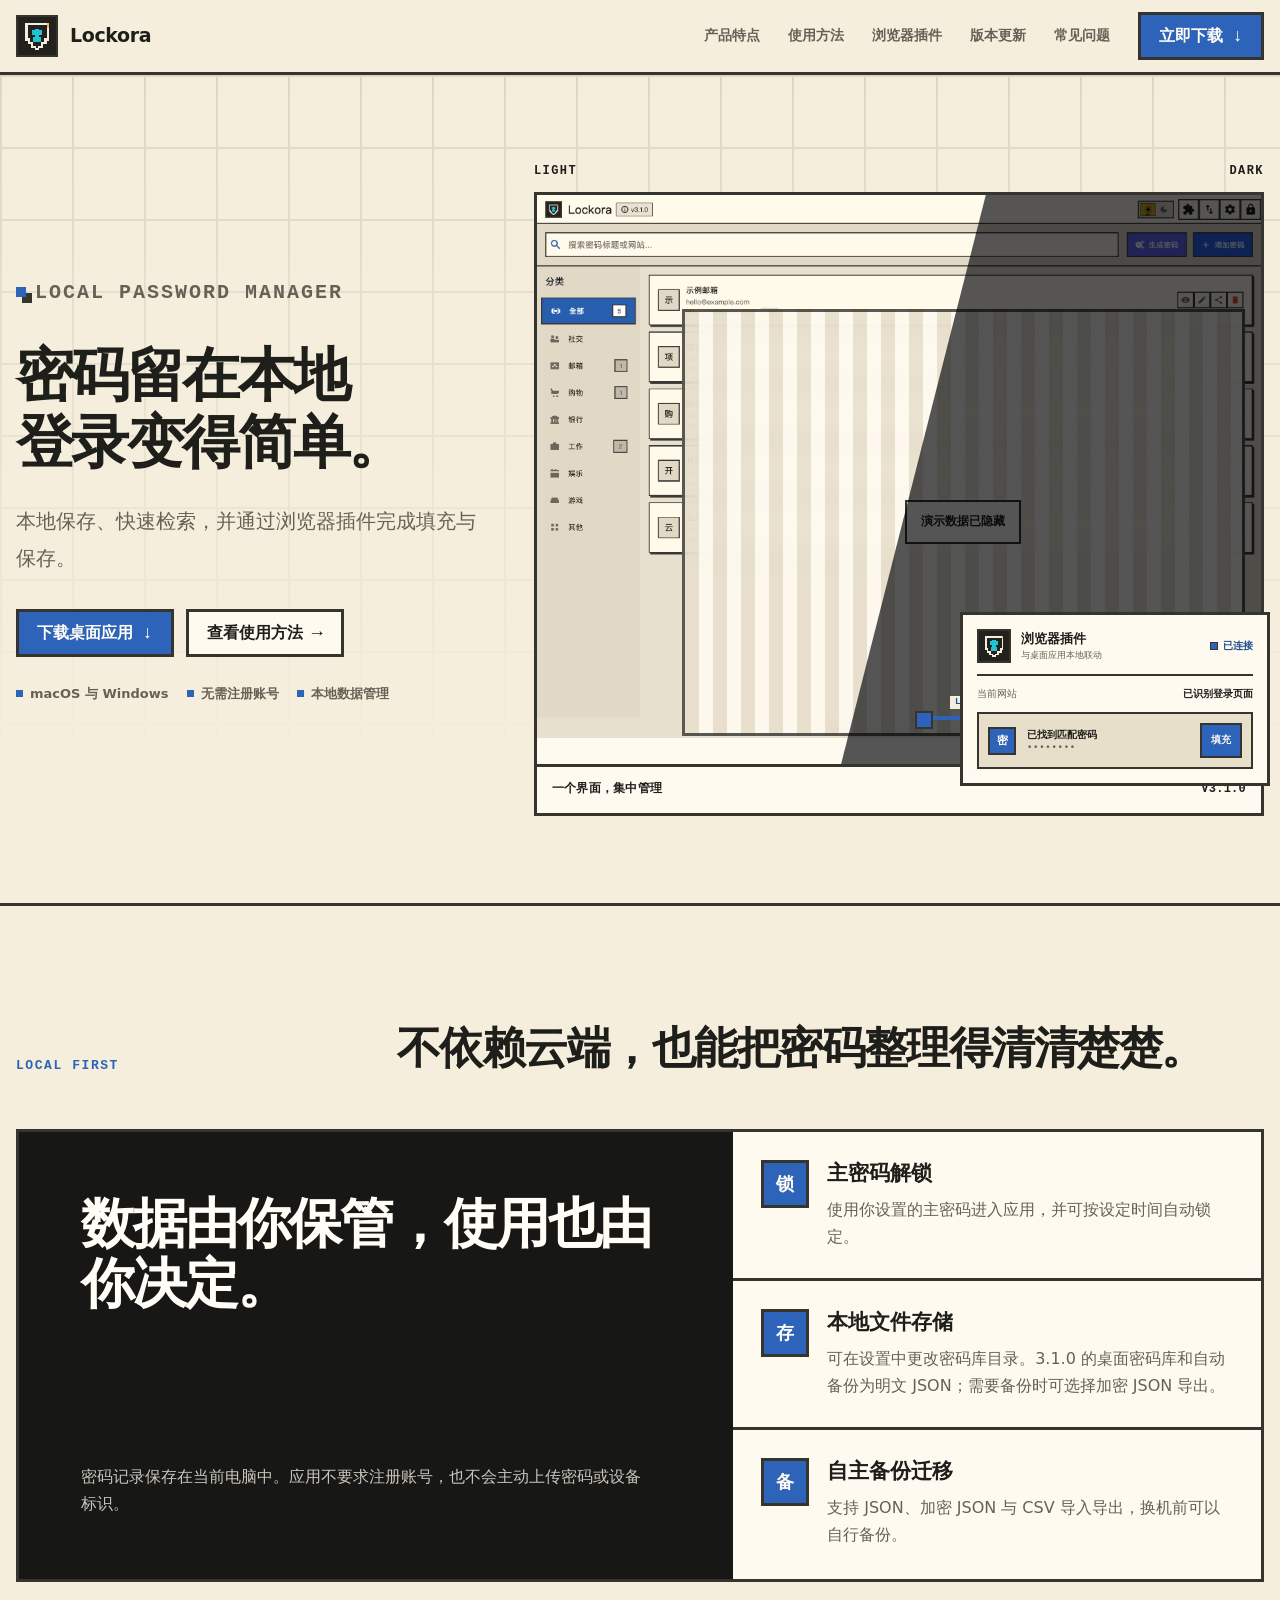
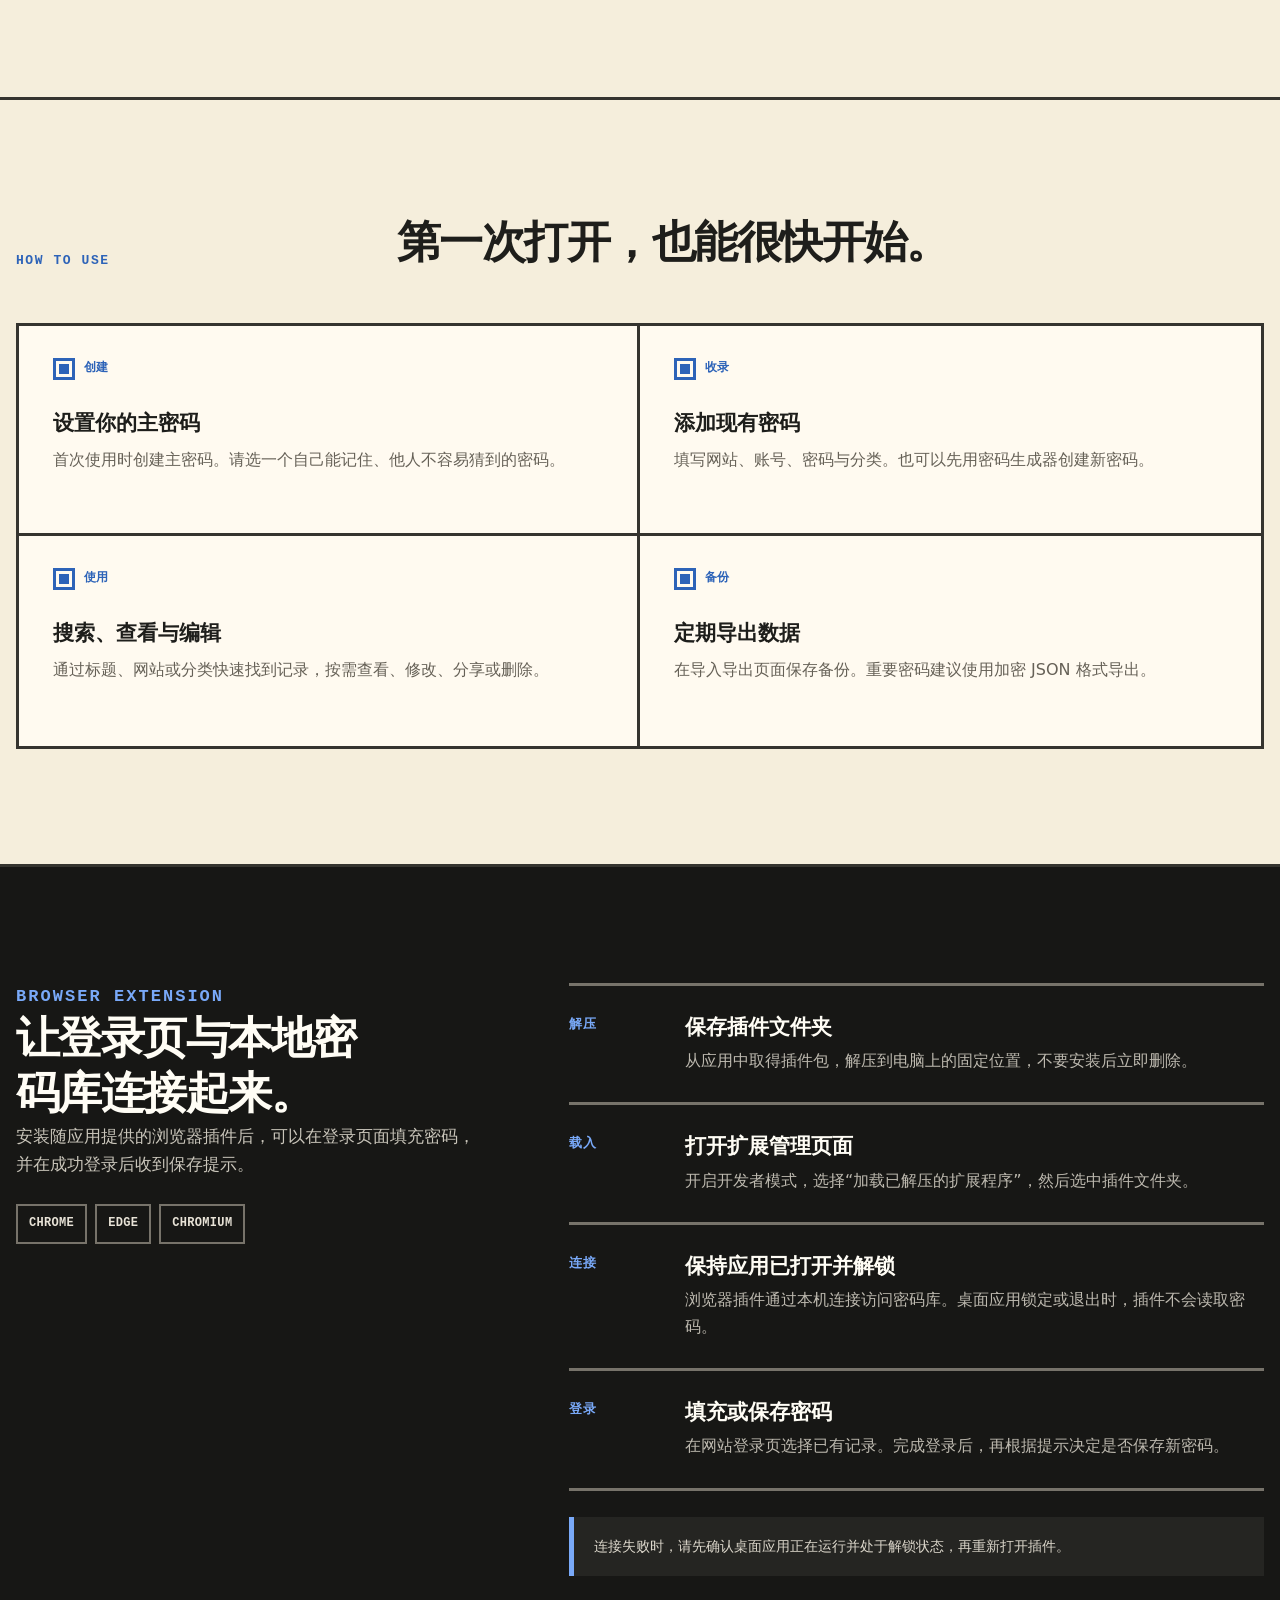
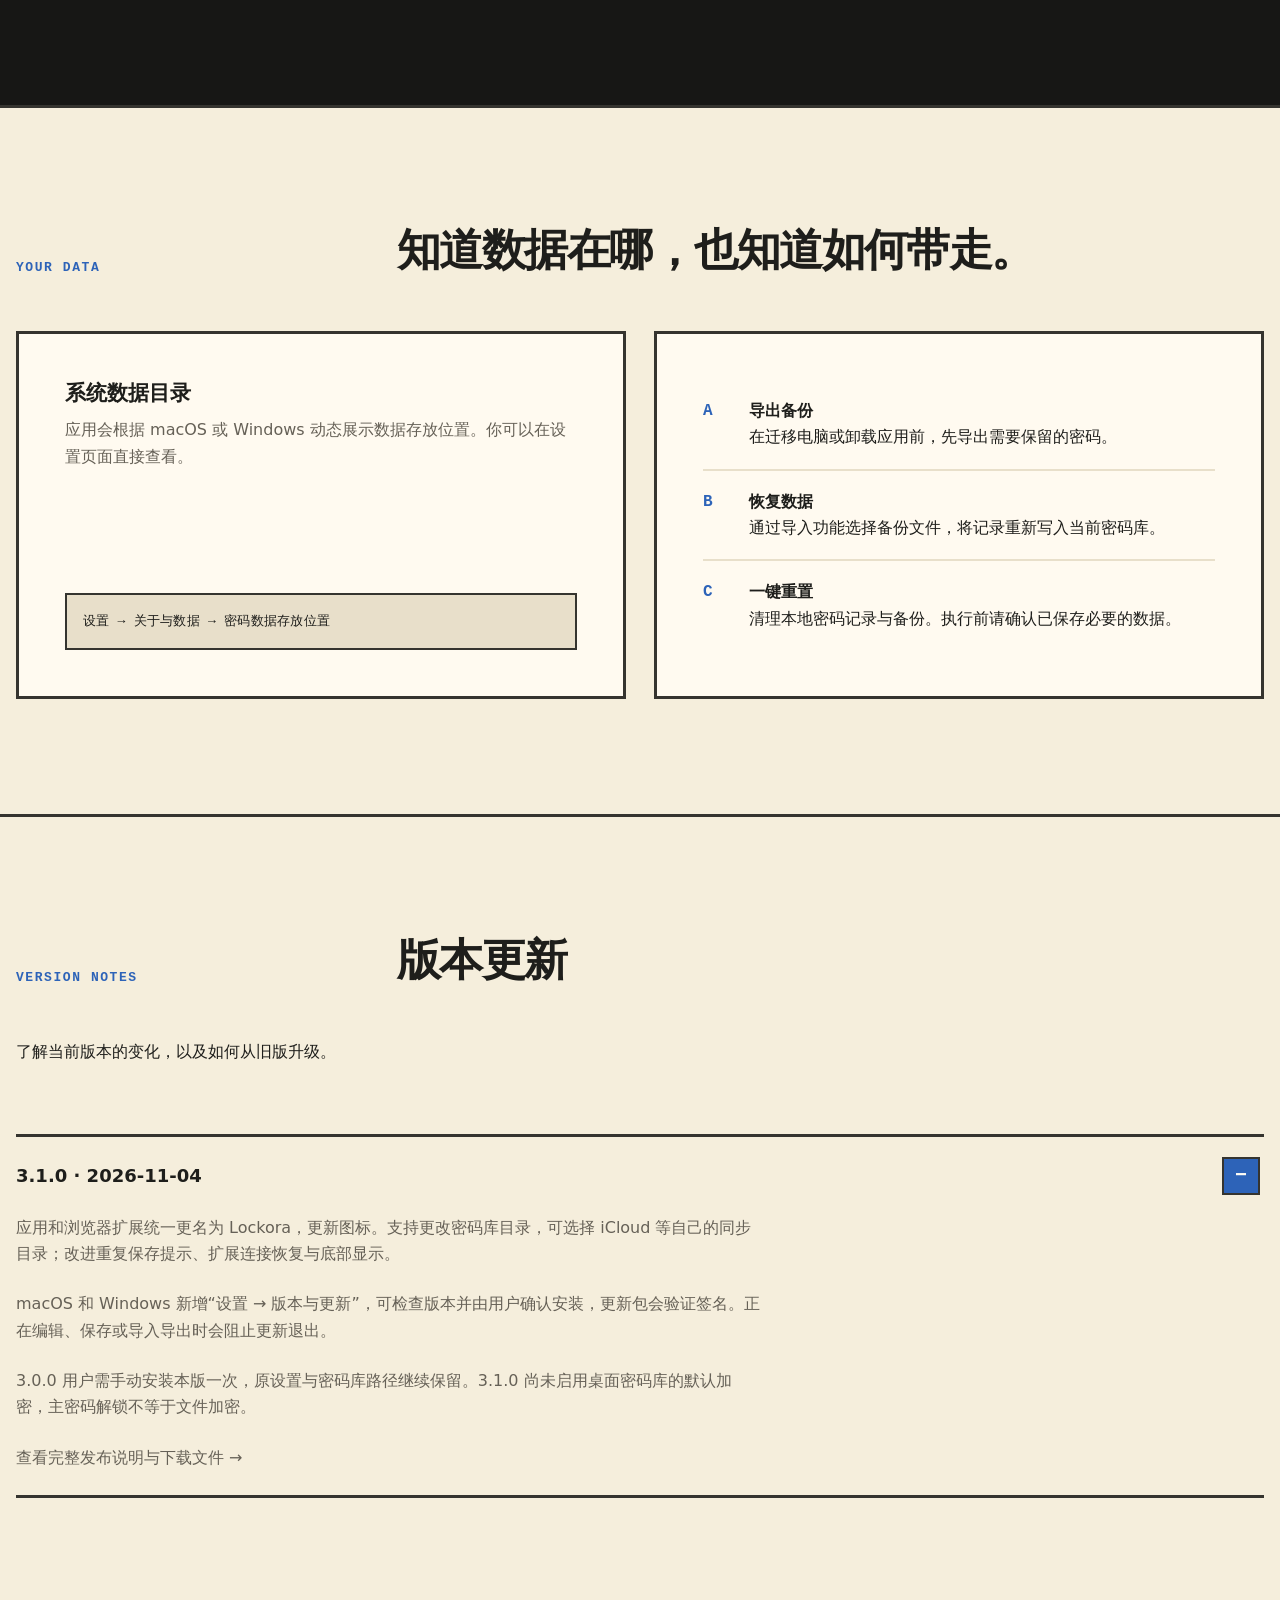
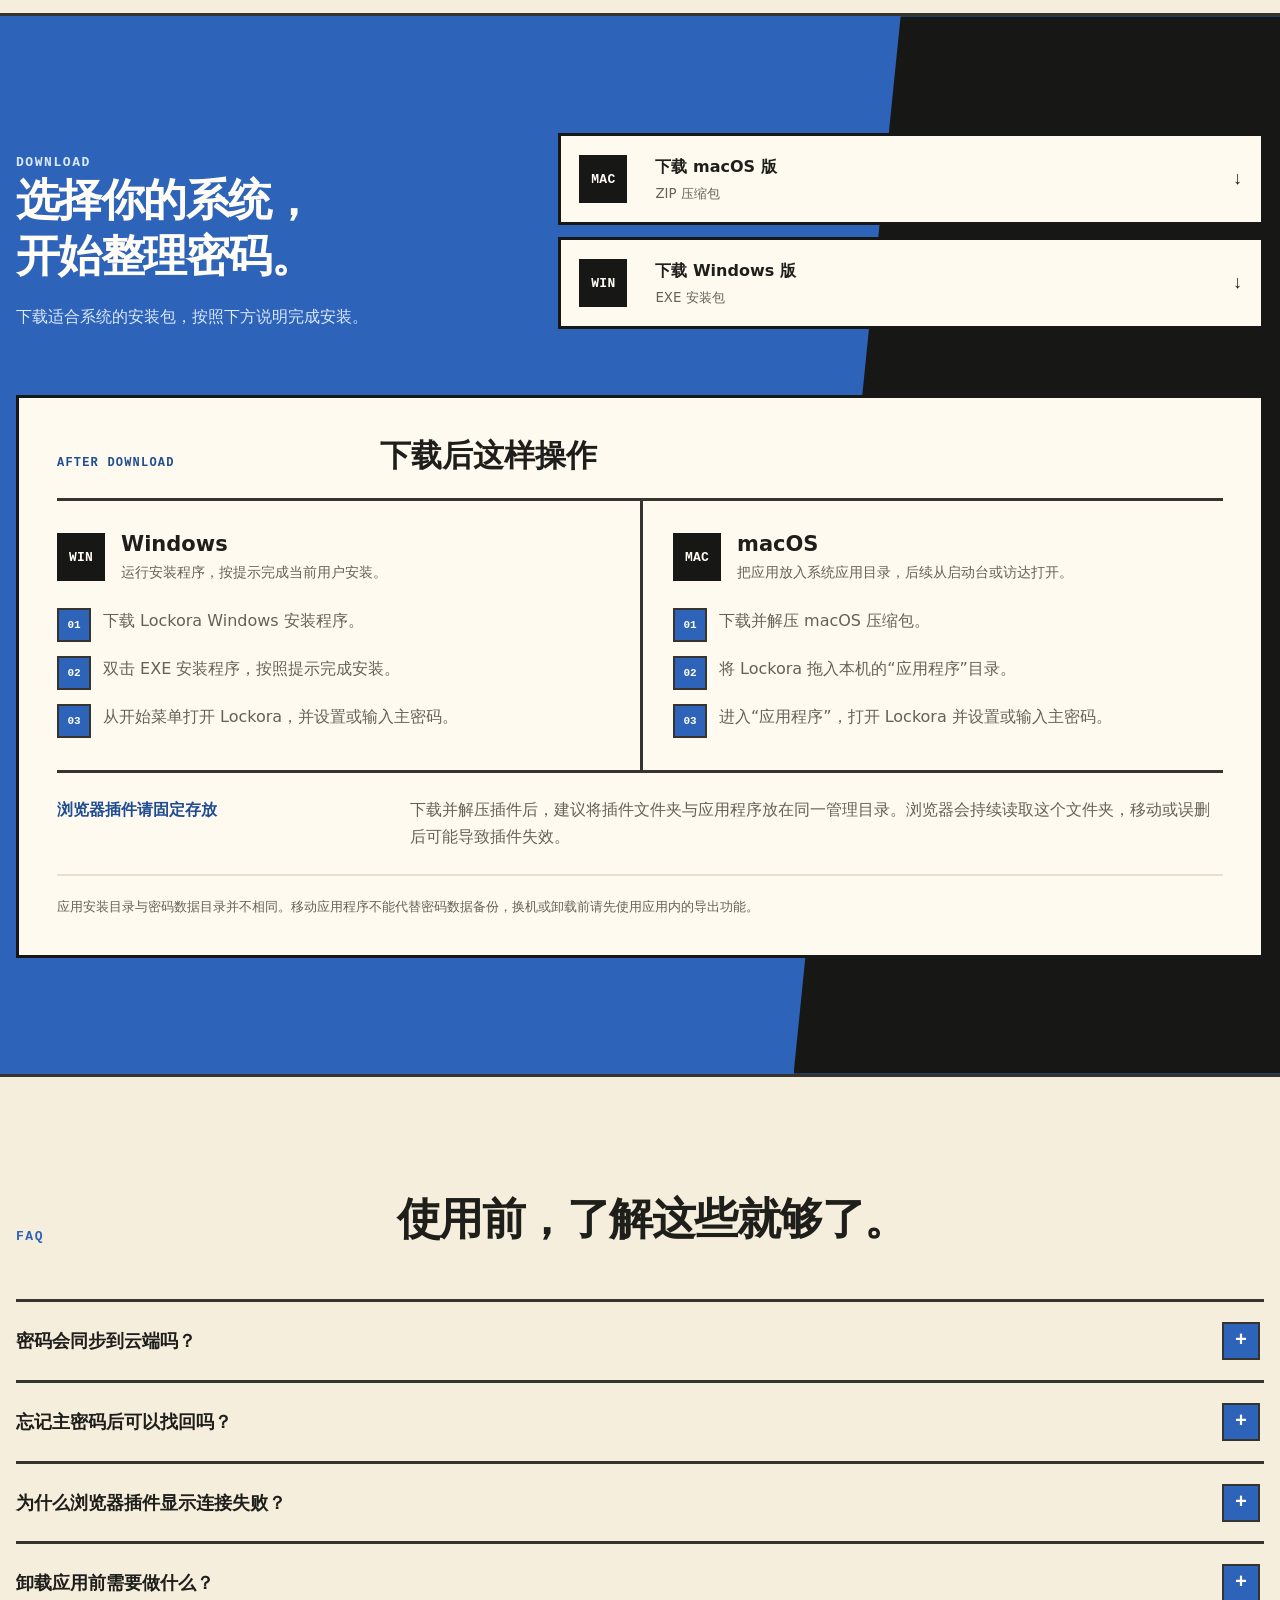
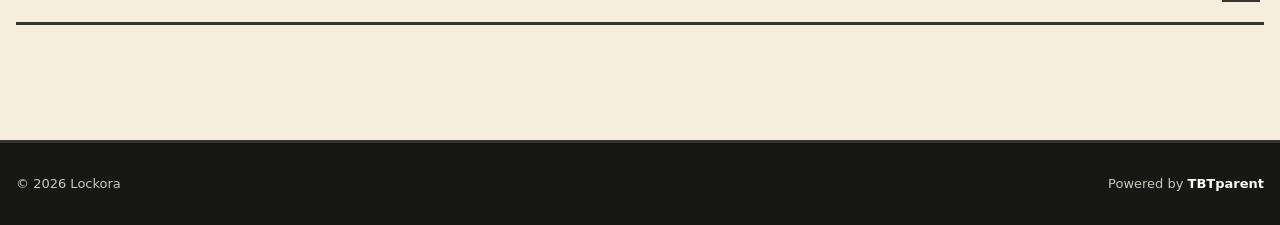
==== commit 4c60aaa9: "fix: publish Lockora landing page branding and release information" ====
--- a/landing.html
+++ b/landing.html
@@ -3,10 +3,10 @@
 <head>
   <meta charset="utf-8">
   <meta name="viewport" content="width=device-width, initial-scale=1">
-  <meta name="description" content="密码管理工具是一款面向 macOS 与 Windows 的本地密码管理器，支持密码生成、分类检索、浏览器填充与导入导出。">
+  <meta name="description" content="Lockora 是一款面向 macOS 与 Windows 的本地密码管理器，支持密码生成、分类检索、浏览器填充与导入导出。">
   <meta name="theme-color" content="#f5eedc">
-  <title>密码管理工具 | 本地保存，轻松使用</title>
-  <link rel="icon" href="landing-assets/logo.png">
+  <title>Lockora | 本地保存，轻松使用</title>
+  <link rel="icon" href="landing-assets/logo.png?v=lockora">
   <link rel="stylesheet" href="landing.css">
 </head>
 <body>
@@ -14,14 +14,15 @@
 
   <header class="site-header">
     <nav class="nav shell" aria-label="主要导航">
-      <a class="brand" href="#top" aria-label="密码管理工具首页">
-        <img src="landing-assets/logo.png" alt="像素小狗应用图标" width="42" height="42">
-        <span>密码管理工具</span>
+      <a class="brand" href="#top" aria-label="Lockora 首页">
+        <img src="landing-assets/logo.png?v=lockora" alt="Lockora 像素盾牌图标" width="42" height="42">
+        <span>Lockora</span>
       </a>
       <div class="nav-links">
         <a href="#features">产品特点</a>
         <a href="#guide">使用方法</a>
         <a href="#extension">浏览器插件</a>
+        <a href="#updates">版本更新</a>
         <a href="#faq">常见问题</a>
       </div>
       <a class="button button-primary" href="#download">立即下载 <span class="pixel-arrow" aria-hidden="true">↓</span></a>
@@ -34,7 +35,7 @@
         <div class="hero-copy reveal">
           <p class="eyebrow mono">LOCAL PASSWORD MANAGER</p>
           <h1>密码留在本地<br>登录变得简单。</h1>
-          <p>本地加密保存、快速检索，并通过浏览器插件完成填充与保存。</p>
+          <p>本地保存、快速检索，并通过浏览器插件完成填充与保存。</p>
           <div class="hero-actions">
             <a class="button button-primary" href="#download">下载桌面应用 <span class="pixel-arrow" aria-hidden="true">↓</span></a>
             <a class="button button-secondary" href="#guide">查看使用方法 <span class="pixel-arrow" aria-hidden="true">→</span></a>
@@ -53,19 +54,19 @@
           </div>
           <figure class="product-figure">
             <div class="product-window">
-              <img src="landing-assets/app-overview.png" alt="密码管理工具主界面，包含分类、搜索和密码卡片">
+              <img src="landing-assets/app-overview.png?v=lockora-3.1.0" alt="Lockora 3.1.0 主界面，新版盾牌图标与演示密码数据">
               <div class="privacy-mask" aria-hidden="true"><span>演示数据已隐藏</span></div>
             </div>
             <figcaption class="product-caption mono">
               <span>一个界面，集中管理</span>
-              <span>V3.0.0</span>
+              <span>V3.1.0</span>
             </figcaption>
           </figure>
 
           <span class="connection-link" aria-hidden="true"><i></i></span>
           <aside class="extension-preview" aria-label="浏览器插件与桌面应用联动示意">
             <div class="extension-preview-head">
-              <img src="landing-assets/browser-extension.png" alt="浏览器插件图标" width="34" height="34">
+              <img src="landing-assets/browser-extension.png?v=lockora" alt="浏览器插件图标" width="34" height="34">
               <div>
                 <strong>浏览器插件</strong>
                 <span>与桌面应用本地联动</span>
@@ -109,8 +110,8 @@
             <article class="trust-item">
               <span class="pixel-tile" aria-hidden="true">存</span>
               <div>
-                <h3>本地加密保存</h3>
-                <p>密码数据保存在本机，可在设置中查看对应系统的数据目录。</p>
+                <h3>本地文件存储</h3>
+                <p>可在设置中更改密码库目录。3.1.0 的桌面密码库和自动备份为明文 JSON；需要备份时可选择加密 JSON 导出。</p>
               </div>
             </article>
             <article class="trust-item">
@@ -234,23 +235,41 @@
       </div>
     </section>
 
+    <section class="section" id="updates">
+      <div class="shell">
+        <div class="section-head reveal">
+          <p class="section-kicker mono">VERSION NOTES</p>
+          <h2>版本更新</h2>
+          <p>了解当前版本的变化，以及如何从旧版升级。</p>
+        </div>
+        <div class="faq-list reveal">
+          <details open>
+            <summary>3.1.0 · 2026-11-04</summary>
+            <p>应用和浏览器扩展统一更名为 Lockora，更新图标。支持更改密码库目录，可选择 iCloud 等自己的同步目录；改进重复保存提示、扩展连接恢复与底部显示。</p>
+            <p>macOS 和 Windows 新增“设置 → 版本与更新”，可检查版本并由用户确认安装，更新包会验证签名。正在编辑、保存或导入导出时会阻止更新退出。</p>
+            <p>3.0.0 用户需手动安装本版一次，原设置与密码库路径继续保留。3.1.0 尚未启用桌面密码库的默认加密，主密码解锁不等于文件加密。</p>
+            <p><a href="https://github.com/JojoShine/password_manager/releases/tag/lockora-v3.1.0" target="_blank" rel="noopener noreferrer">查看完整发布说明与下载文件 →</a></p>
+          </details>
+        </div>
+      </div>
+    </section>
+
     <section class="section download-section" id="download">
       <div class="download-content shell">
         <div class="reveal">
           <p class="section-kicker download-kicker mono">DOWNLOAD</p>
           <h2>选择你的系统，开始整理密码。</h2>
-          <p>下载并解压安装包后，按照系统提示完成安装。</p>
+          <p>下载适合系统的安装包，按照下方说明完成安装。</p>
         </div>
         <div class="download-options reveal">
-          <!-- 当前链接指向占位压缩包。替换 OSS 同路径文件后，无需修改本页面。 -->
-          <a class="download-card" href="https://tbtparent-me.oss-cn-hangzhou.aliyuncs.com/Download/PasswordManager-macos.zip" download>
+          <a class="download-card" href="https://tbtparent-me.oss-cn-hangzhou.aliyuncs.com/Download/lockora/releases/3.1.0/Lockora-3.1.0-macos.zip" download>
             <span class="os-icon mono" aria-hidden="true">MAC</span>
             <span><strong>下载 macOS 版</strong><small>ZIP 压缩包</small></span>
             <span class="pixel-arrow" aria-hidden="true">↓</span>
           </a>
-          <a class="download-card" href="https://tbtparent-me.oss-cn-hangzhou.aliyuncs.com/Download/PasswordManager-windows.zip" download>
+          <a class="download-card" href="https://tbtparent-me.oss-cn-hangzhou.aliyuncs.com/Download/lockora/releases/3.1.0/Lockora-3.1.0-windows-setup.exe" download>
             <span class="os-icon mono" aria-hidden="true">WIN</span>
-            <span><strong>下载 Windows 版</strong><small>ZIP 压缩包</small></span>
+            <span><strong>下载 Windows 版</strong><small>EXE 安装包</small></span>
             <span class="pixel-arrow" aria-hidden="true">↓</span>
           </a>
         </div>
@@ -268,13 +287,13 @@
               <span class="os-icon mono" aria-hidden="true">WIN</span>
               <div>
                 <h3>Windows</h3>
-                <p>先确定程序长期存放的位置，再开始解压。</p>
+                <p>运行安装程序，按提示完成当前用户安装。</p>
               </div>
             </div>
             <ol class="install-step-list">
-              <li>将压缩包放到平时用于存放软件的磁盘或目录。</li>
-              <li>在当前位置解压压缩包，然后打开解压后的文件夹。</li>
-              <li>找到 EXE 程序，右键选择“发送到 → 桌面快捷方式”。</li>
+              <li>下载 Lockora Windows 安装程序。</li>
+              <li>双击 EXE 安装程序，按照提示完成安装。</li>
+              <li>从开始菜单打开 Lockora，并设置或输入主密码。</li>
             </ol>
           </article>
 
@@ -288,8 +307,8 @@
             </div>
             <ol class="install-step-list">
               <li>下载并解压 macOS 压缩包。</li>
-              <li>将密码管理工具拖入本机的“应用程序”目录。</li>
-              <li>进入“应用程序”，打开密码管理工具并设置主密码。</li>
+              <li>将 Lockora 拖入本机的“应用程序”目录。</li>
+              <li>进入“应用程序”，打开 Lockora 并设置或输入主密码。</li>
             </ol>
           </article>
         </div>
@@ -334,7 +353,7 @@
 
   <footer>
     <div class="footer-inner shell">
-      <span>© <span id="year">2026</span> 密码管理工具</span>
+      <span>© <span id="year">2026</span> Lockora</span>
       <span>Powered by <a href="https://tbtparent.me" target="_blank" rel="noopener noreferrer">TBTparent</a></span>
     </div>
   </footer>
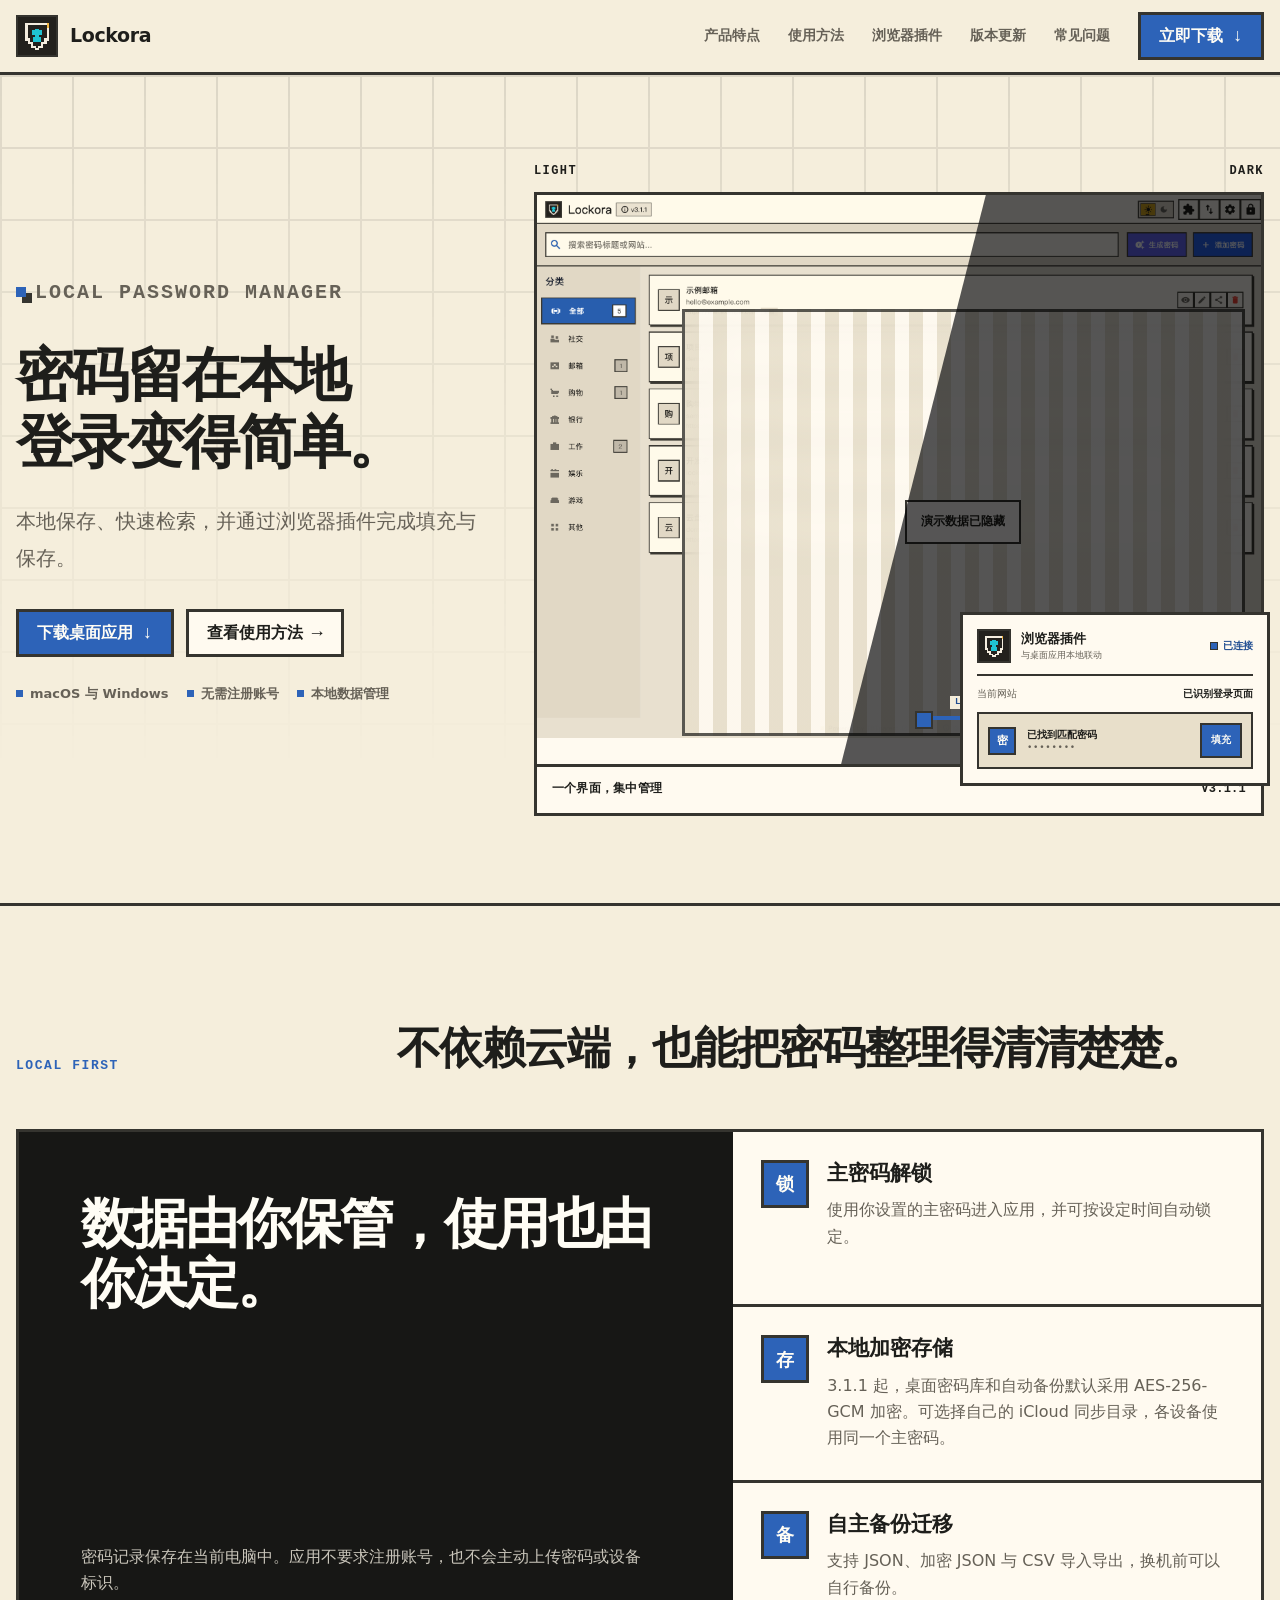
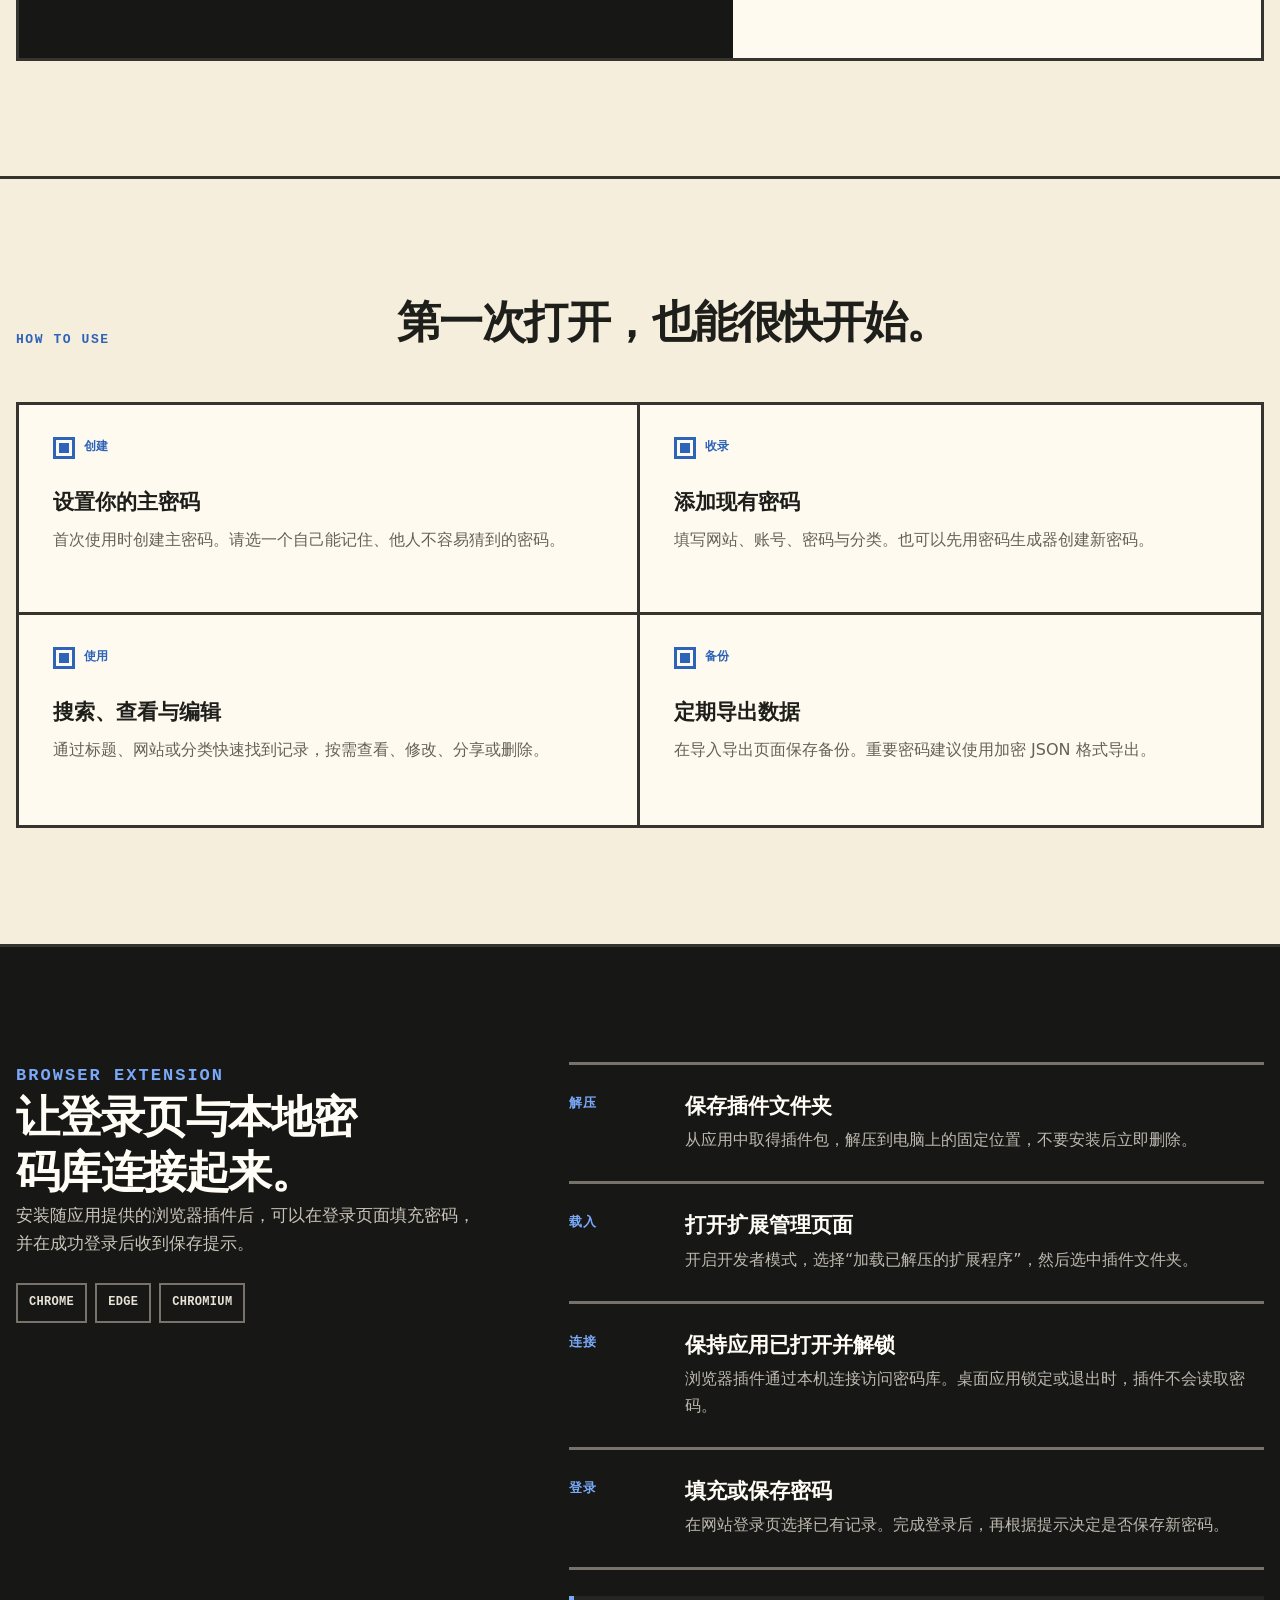
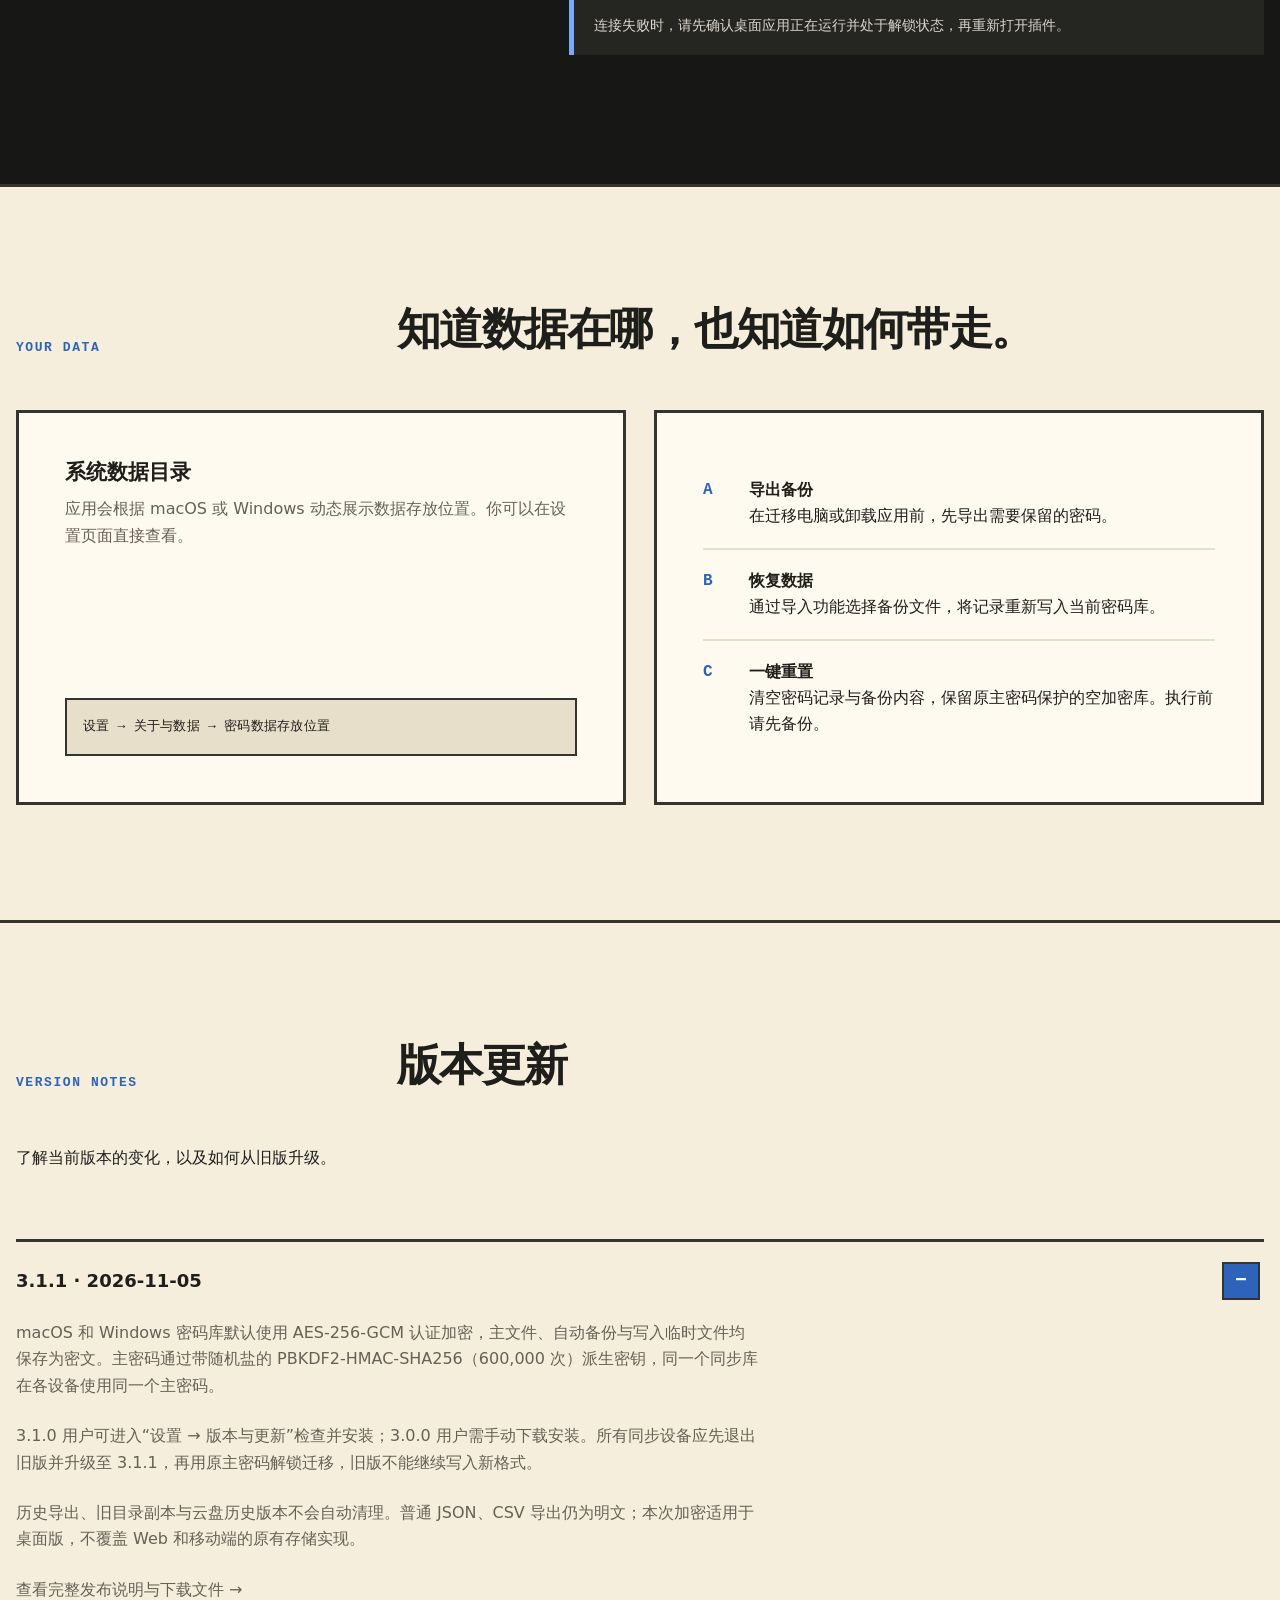
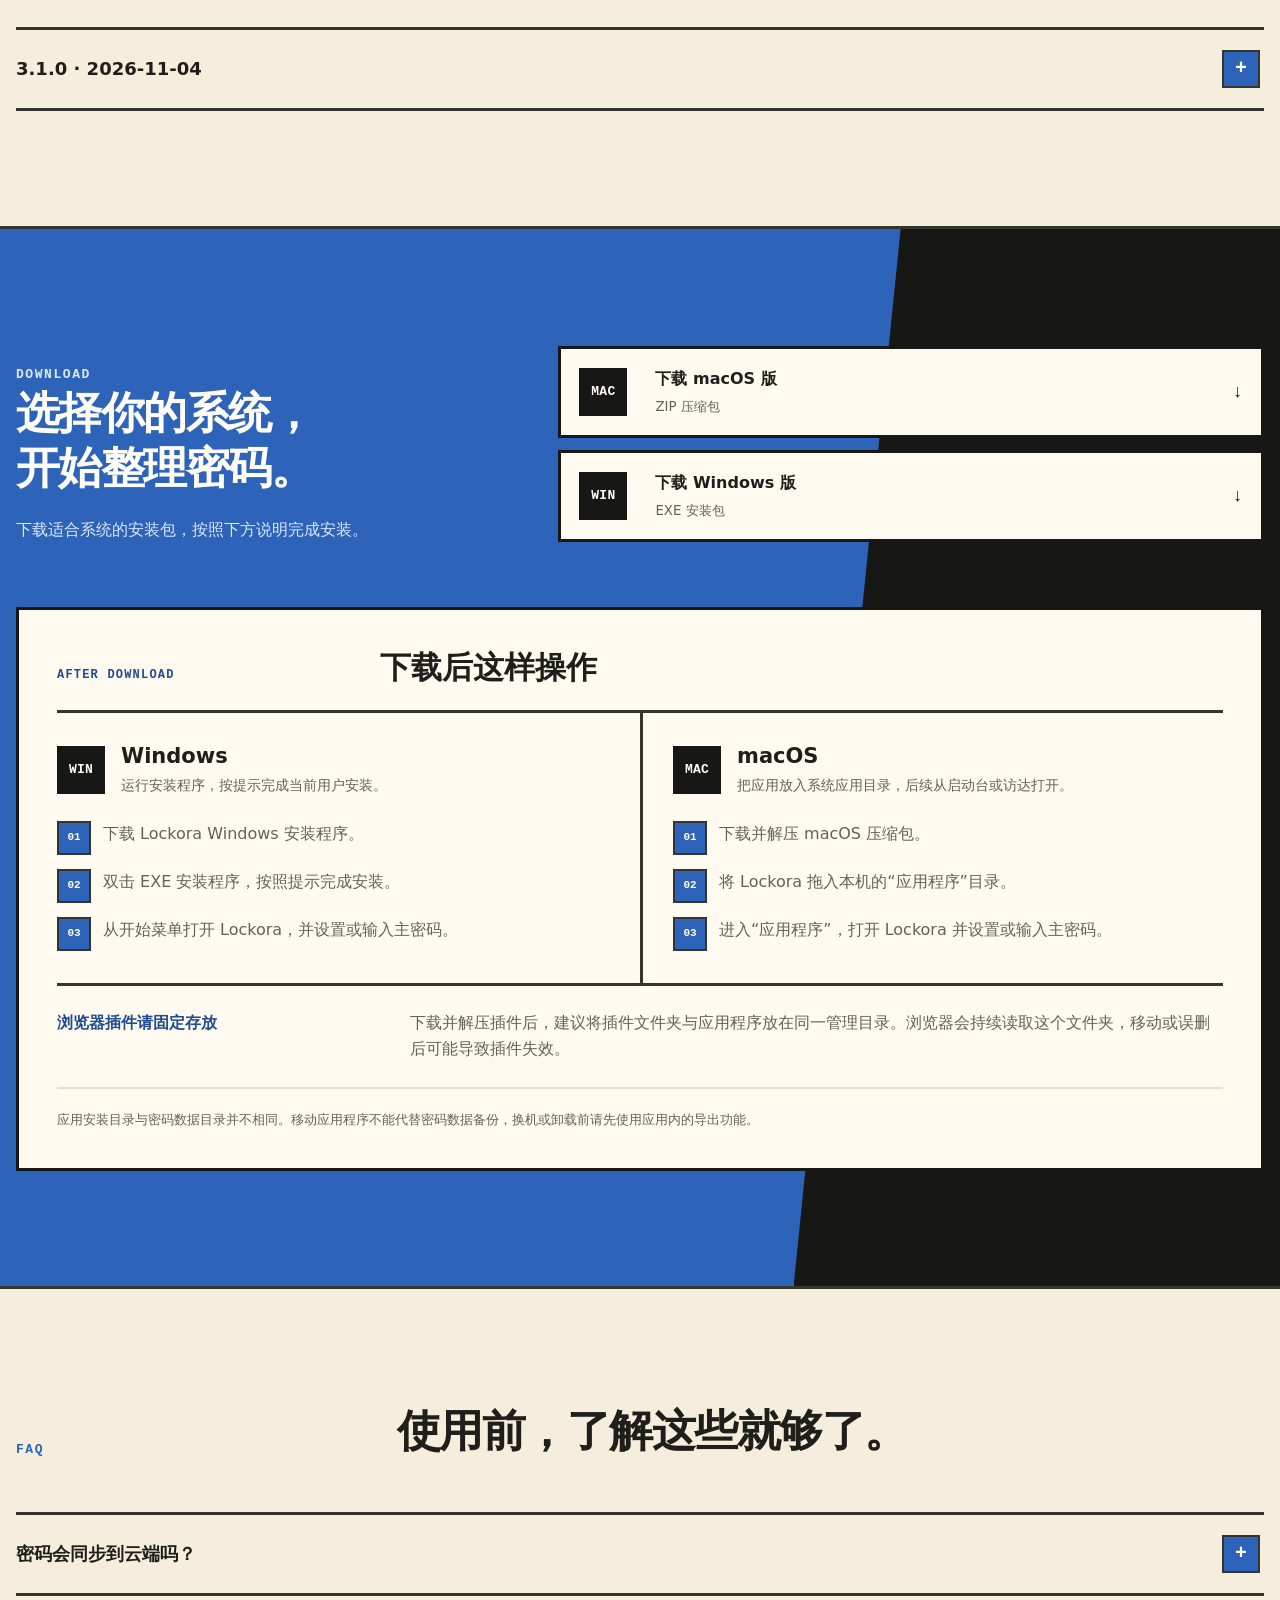
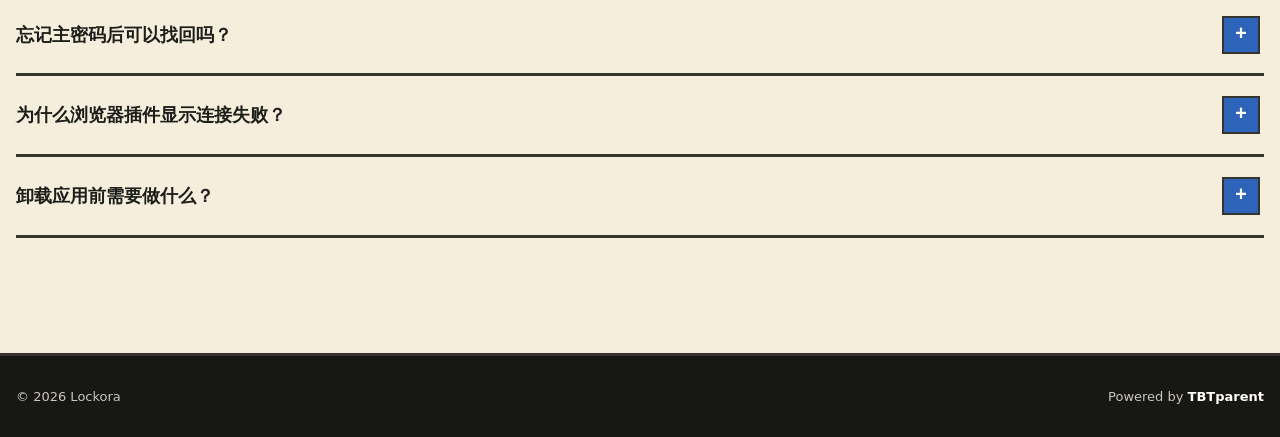
==== commit e073c98e: "Encrypt desktop vaults with the shared master password for Lockora 3.1.1" ====
--- a/landing.html
+++ b/landing.html
@@ -54,12 +54,12 @@
           </div>
           <figure class="product-figure">
             <div class="product-window">
-              <img src="landing-assets/app-overview.png?v=lockora-3.1.0" alt="Lockora 3.1.0 主界面，新版盾牌图标与演示密码数据">
+              <img src="landing-assets/app-overview.png?v=lockora-3.1.1" alt="Lockora 3.1.1 主界面，新版盾牌图标与演示密码数据">
               <div class="privacy-mask" aria-hidden="true"><span>演示数据已隐藏</span></div>
             </div>
             <figcaption class="product-caption mono">
               <span>一个界面，集中管理</span>
-              <span>V3.1.0</span>
+              <span>V3.1.1</span>
             </figcaption>
           </figure>
 
@@ -110,8 +110,8 @@
             <article class="trust-item">
               <span class="pixel-tile" aria-hidden="true">存</span>
               <div>
-                <h3>本地文件存储</h3>
-                <p>可在设置中更改密码库目录。3.1.0 的桌面密码库和自动备份为明文 JSON；需要备份时可选择加密 JSON 导出。</p>
+                <h3>本地加密存储</h3>
+                <p>3.1.1 起，桌面密码库和自动备份默认采用 AES-256-GCM 加密。可选择自己的 iCloud 同步目录，各设备使用同一个主密码。</p>
               </div>
             </article>
             <article class="trust-item">
@@ -228,7 +228,7 @@
             <ul class="data-list">
               <li><b class="mono">A</b><span><strong>导出备份</strong><br>在迁移电脑或卸载应用前，先导出需要保留的密码。</span></li>
               <li><b class="mono">B</b><span><strong>恢复数据</strong><br>通过导入功能选择备份文件，将记录重新写入当前密码库。</span></li>
-              <li><b class="mono">C</b><span><strong>一键重置</strong><br>清理本地密码记录与备份。执行前请确认已保存必要的数据。</span></li>
+              <li><b class="mono">C</b><span><strong>一键重置</strong><br>清空密码记录与备份内容，保留原主密码保护的空加密库。执行前请先备份。</span></li>
             </ul>
           </article>
         </div>
@@ -244,6 +244,13 @@
         </div>
         <div class="faq-list reveal">
           <details open>
+            <summary>3.1.1 · 2026-11-05</summary>
+            <p>macOS 和 Windows 密码库默认使用 AES-256-GCM 认证加密，主文件、自动备份与写入临时文件均保存为密文。主密码通过带随机盐的 PBKDF2-HMAC-SHA256（600,000 次）派生密钥，同一个同步库在各设备使用同一个主密码。</p>
+            <p>3.1.0 用户可进入“设置 → 版本与更新”检查并安装；3.0.0 用户需手动下载安装。所有同步设备应先退出旧版并升级至 3.1.1，再用原主密码解锁迁移，旧版不能继续写入新格式。</p>
+            <p>历史导出、旧目录副本与云盘历史版本不会自动清理。普通 JSON、CSV 导出仍为明文；本次加密适用于桌面版，不覆盖 Web 和移动端的原有存储实现。</p>
+            <p><a href="https://github.com/JojoShine/password_manager/releases/tag/lockora-v3.1.1" target="_blank" rel="noopener noreferrer">查看完整发布说明与下载文件 →</a></p>
+          </details>
+          <details>
             <summary>3.1.0 · 2026-11-04</summary>
             <p>应用和浏览器扩展统一更名为 Lockora，更新图标。支持更改密码库目录，可选择 iCloud 等自己的同步目录；改进重复保存提示、扩展连接恢复与底部显示。</p>
             <p>macOS 和 Windows 新增“设置 → 版本与更新”，可检查版本并由用户确认安装，更新包会验证签名。正在编辑、保存或导入导出时会阻止更新退出。</p>
@@ -262,12 +269,12 @@
           <p>下载适合系统的安装包，按照下方说明完成安装。</p>
         </div>
         <div class="download-options reveal">
-          <a class="download-card" href="https://tbtparent-me.oss-cn-hangzhou.aliyuncs.com/Download/lockora/releases/3.1.0/Lockora-3.1.0-macos.zip" download>
+          <a class="download-card" href="https://tbtparent-me.oss-cn-hangzhou.aliyuncs.com/Download/lockora/releases/3.1.1/Lockora-3.1.1-macos.zip" download>
             <span class="os-icon mono" aria-hidden="true">MAC</span>
             <span><strong>下载 macOS 版</strong><small>ZIP 压缩包</small></span>
             <span class="pixel-arrow" aria-hidden="true">↓</span>
           </a>
-          <a class="download-card" href="https://tbtparent-me.oss-cn-hangzhou.aliyuncs.com/Download/lockora/releases/3.1.0/Lockora-3.1.0-windows-setup.exe" download>
+          <a class="download-card" href="https://tbtparent-me.oss-cn-hangzhou.aliyuncs.com/Download/lockora/releases/3.1.1/Lockora-3.1.1-windows-setup.exe" download>
             <span class="os-icon mono" aria-hidden="true">WIN</span>
             <span><strong>下载 Windows 版</strong><small>EXE 安装包</small></span>
             <span class="pixel-arrow" aria-hidden="true">↓</span>
@@ -332,7 +339,7 @@
         <div class="faq-list reveal">
           <details>
             <summary>密码会同步到云端吗？</summary>
-            <p>不会。应用以本地管理为核心，不要求注册账号，也不会主动把密码上传到云端。</p>
+            <p>应用不会把密码库上传到开发者服务器。你可以在设置中选择自己的 iCloud Drive 等同步目录，由对应云盘服务同步加密文件；所有设备使用同一个主密码。</p>
           </details>
           <details>
             <summary>忘记主密码后可以找回吗？</summary>
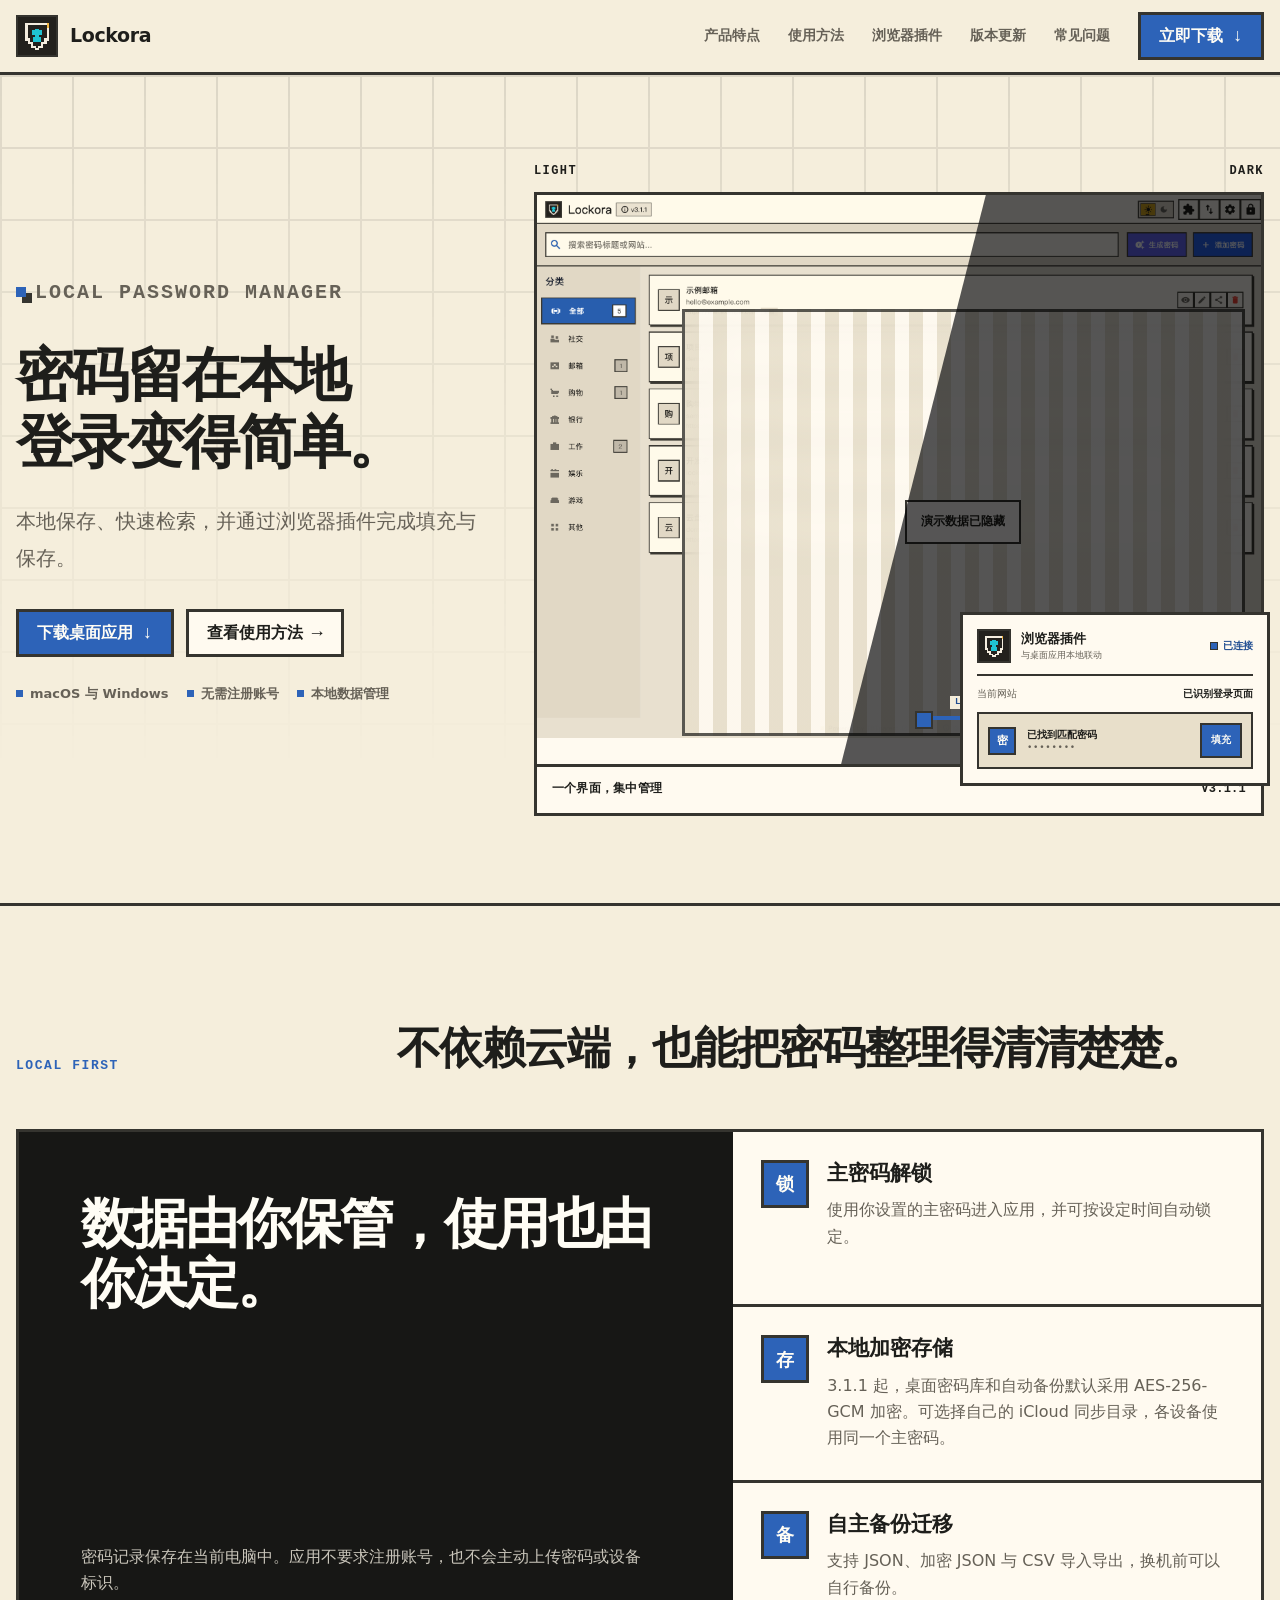
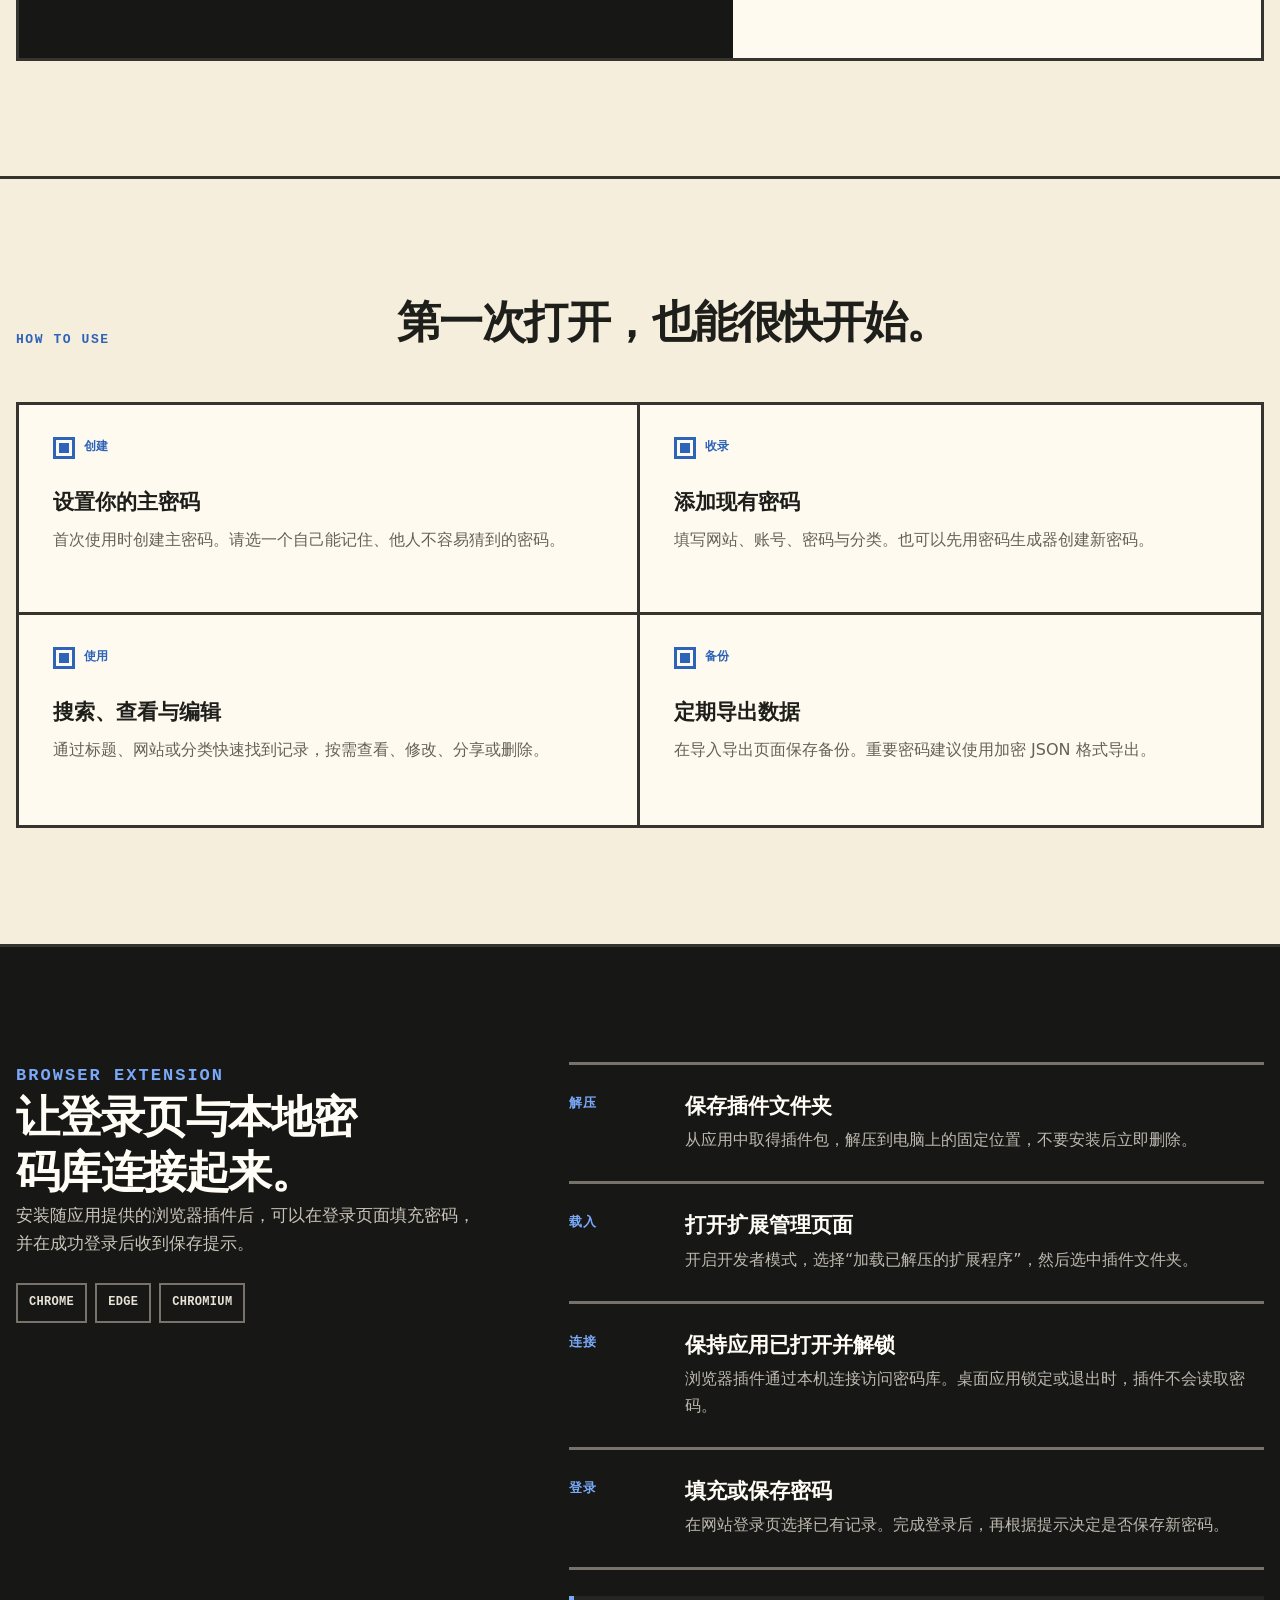
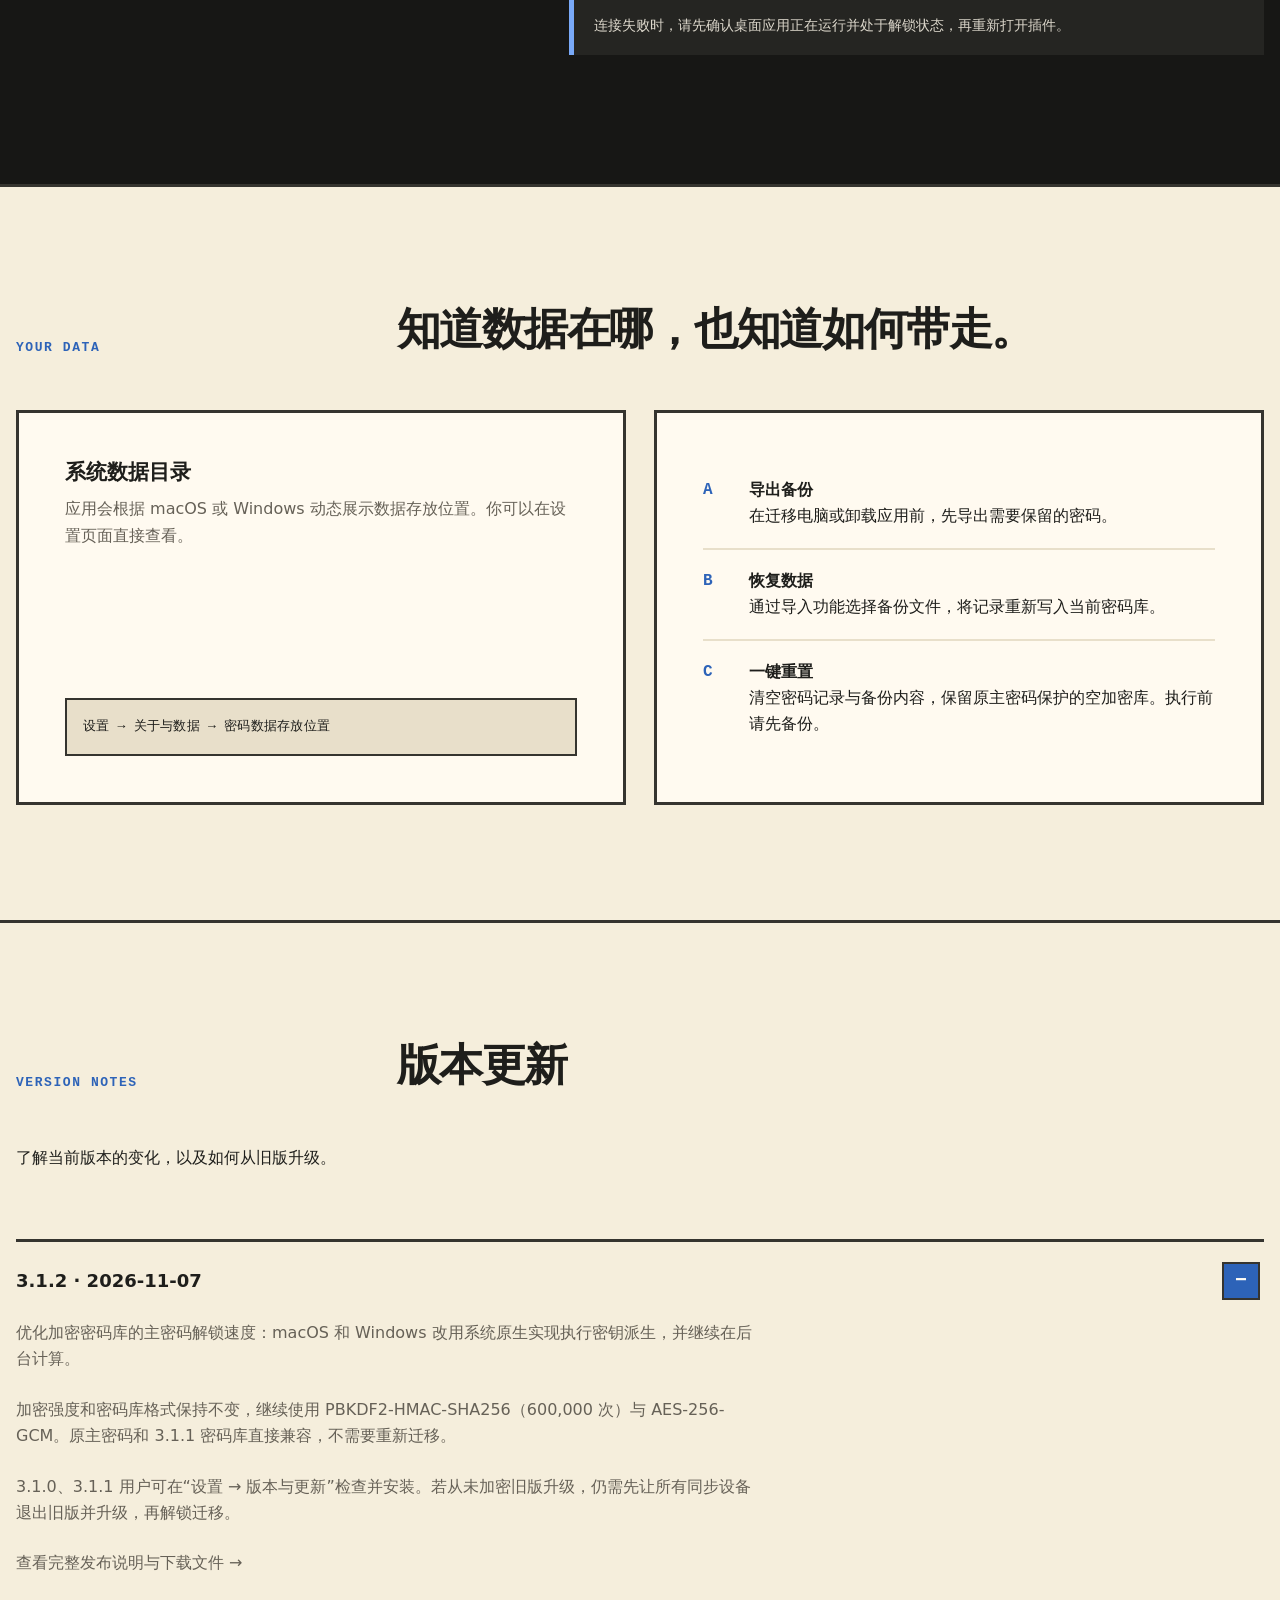
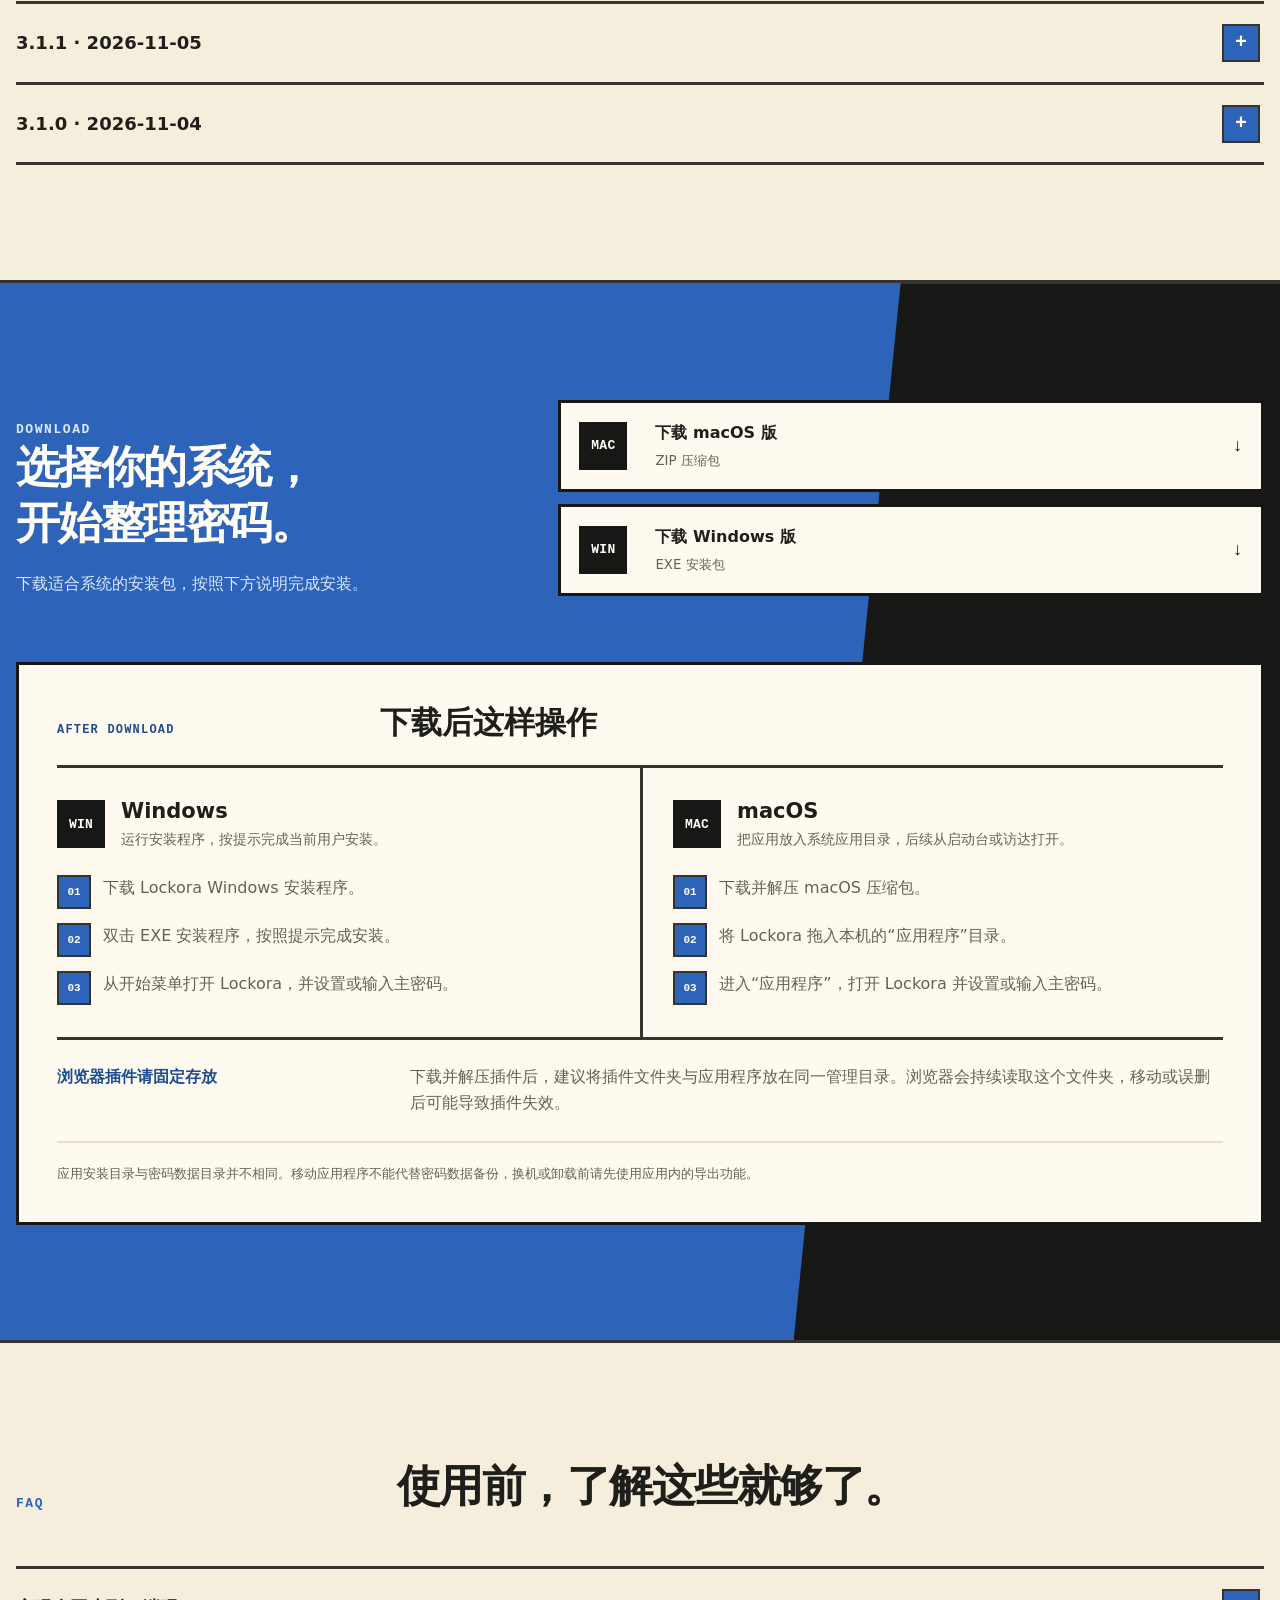
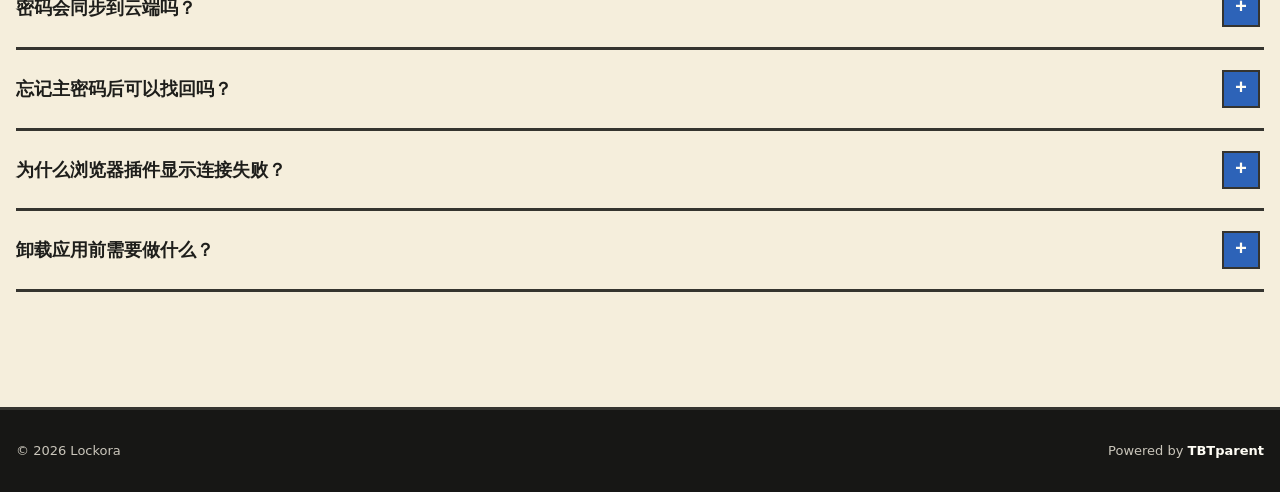
==== commit 952d2466: "Use native PBKDF2 to accelerate encrypted vault unlocks in Lockora 3.1.2" ====
--- a/landing.html
+++ b/landing.html
@@ -244,6 +244,13 @@
         </div>
         <div class="faq-list reveal">
           <details open>
+            <summary>3.1.2 · 2026-11-07</summary>
+            <p>优化加密密码库的主密码解锁速度：macOS 和 Windows 改用系统原生实现执行密钥派生，并继续在后台计算。</p>
+            <p>加密强度和密码库格式保持不变，继续使用 PBKDF2-HMAC-SHA256（600,000 次）与 AES-256-GCM。原主密码和 3.1.1 密码库直接兼容，不需要重新迁移。</p>
+            <p>3.1.0、3.1.1 用户可在“设置 → 版本与更新”检查并安装。若从未加密旧版升级，仍需先让所有同步设备退出旧版并升级，再解锁迁移。</p>
+            <p><a href="https://github.com/JojoShine/password_manager/releases/tag/lockora-v3.1.2" target="_blank" rel="noopener noreferrer">查看完整发布说明与下载文件 →</a></p>
+          </details>
+          <details>
             <summary>3.1.1 · 2026-11-05</summary>
             <p>macOS 和 Windows 密码库默认使用 AES-256-GCM 认证加密，主文件、自动备份与写入临时文件均保存为密文。主密码通过带随机盐的 PBKDF2-HMAC-SHA256（600,000 次）派生密钥，同一个同步库在各设备使用同一个主密码。</p>
             <p>3.1.0 用户可进入“设置 → 版本与更新”检查并安装；3.0.0 用户需手动下载安装。所有同步设备应先退出旧版并升级至 3.1.1，再用原主密码解锁迁移，旧版不能继续写入新格式。</p>
@@ -269,12 +276,12 @@
           <p>下载适合系统的安装包，按照下方说明完成安装。</p>
         </div>
         <div class="download-options reveal">
-          <a class="download-card" href="https://tbtparent-me.oss-cn-hangzhou.aliyuncs.com/Download/lockora/releases/3.1.1/Lockora-3.1.1-macos.zip" download>
+          <a class="download-card" href="https://tbtparent-me.oss-cn-hangzhou.aliyuncs.com/Download/lockora/releases/3.1.2/Lockora-3.1.2-macos.zip" download>
             <span class="os-icon mono" aria-hidden="true">MAC</span>
             <span><strong>下载 macOS 版</strong><small>ZIP 压缩包</small></span>
             <span class="pixel-arrow" aria-hidden="true">↓</span>
           </a>
-          <a class="download-card" href="https://tbtparent-me.oss-cn-hangzhou.aliyuncs.com/Download/lockora/releases/3.1.1/Lockora-3.1.1-windows-setup.exe" download>
+          <a class="download-card" href="https://tbtparent-me.oss-cn-hangzhou.aliyuncs.com/Download/lockora/releases/3.1.2/Lockora-3.1.2-windows-setup.exe" download>
             <span class="os-icon mono" aria-hidden="true">WIN</span>
             <span><strong>下载 Windows 版</strong><small>EXE 安装包</small></span>
             <span class="pixel-arrow" aria-hidden="true">↓</span>
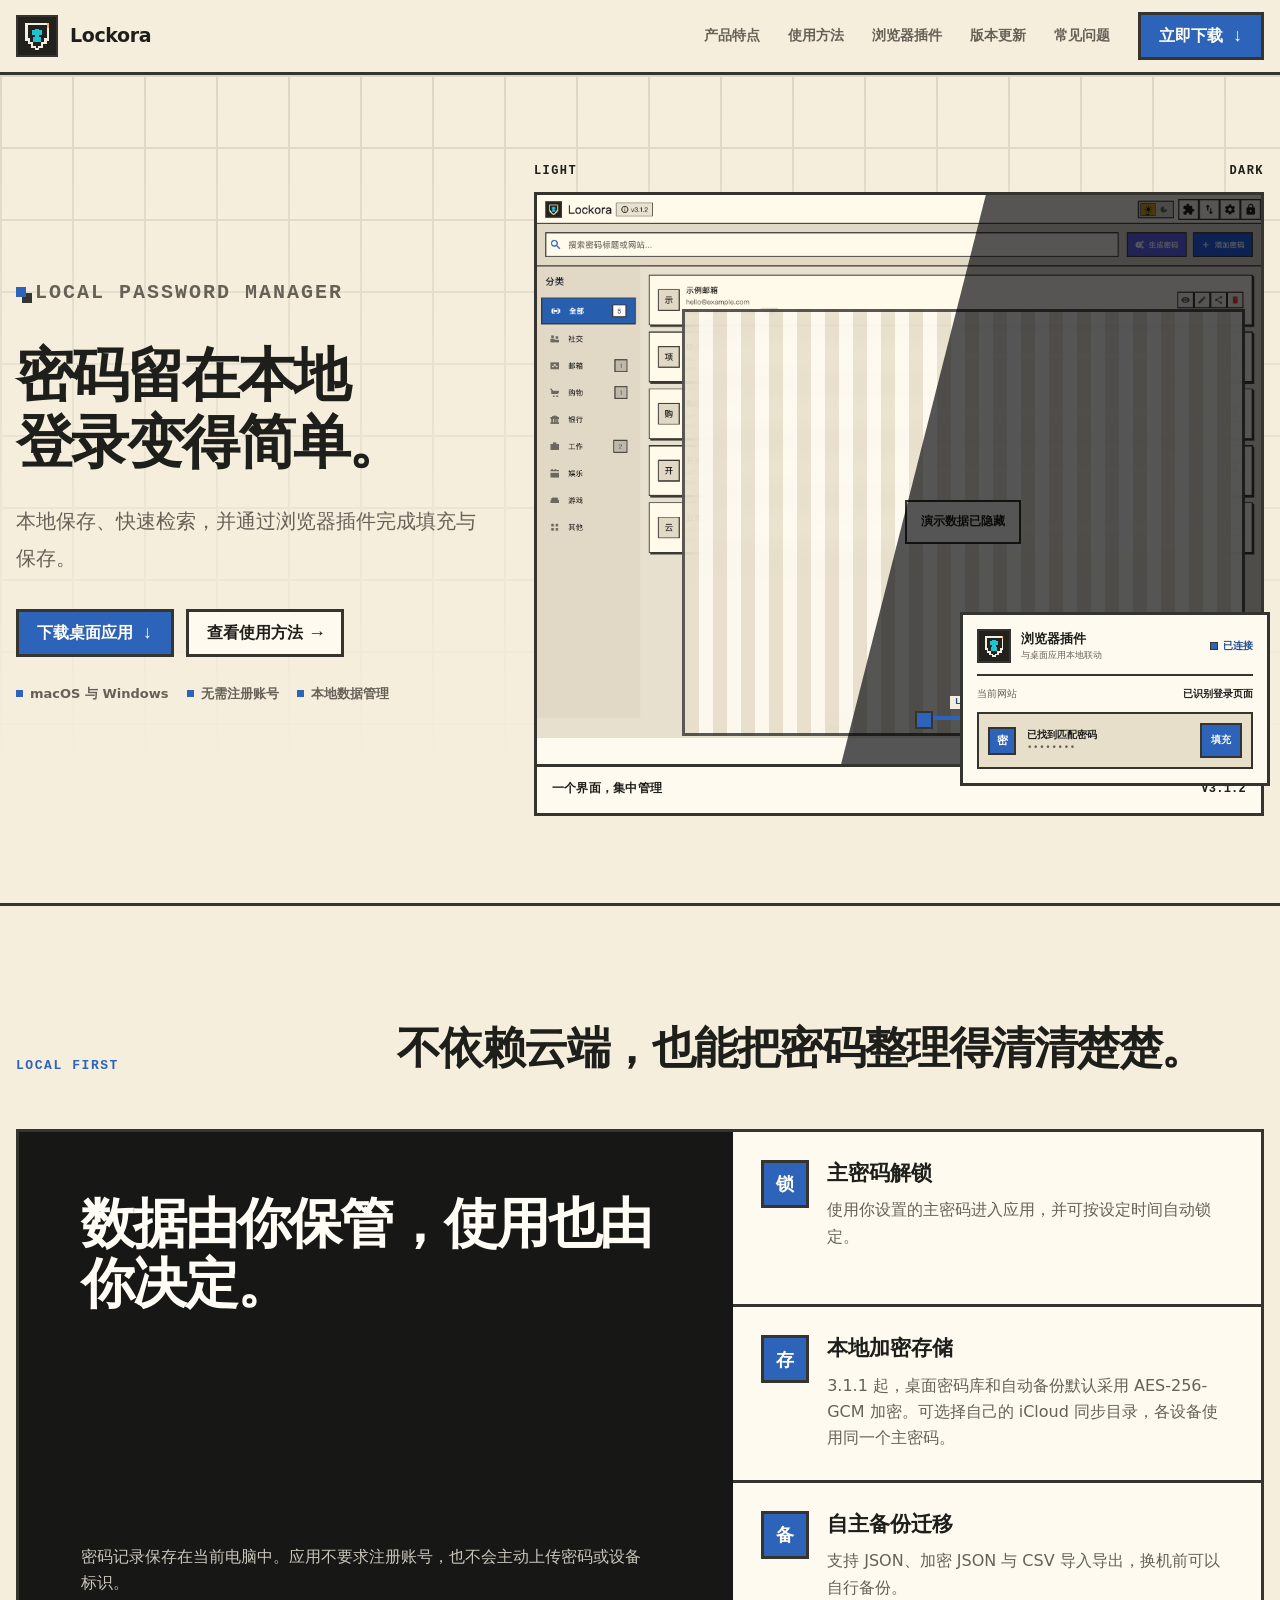
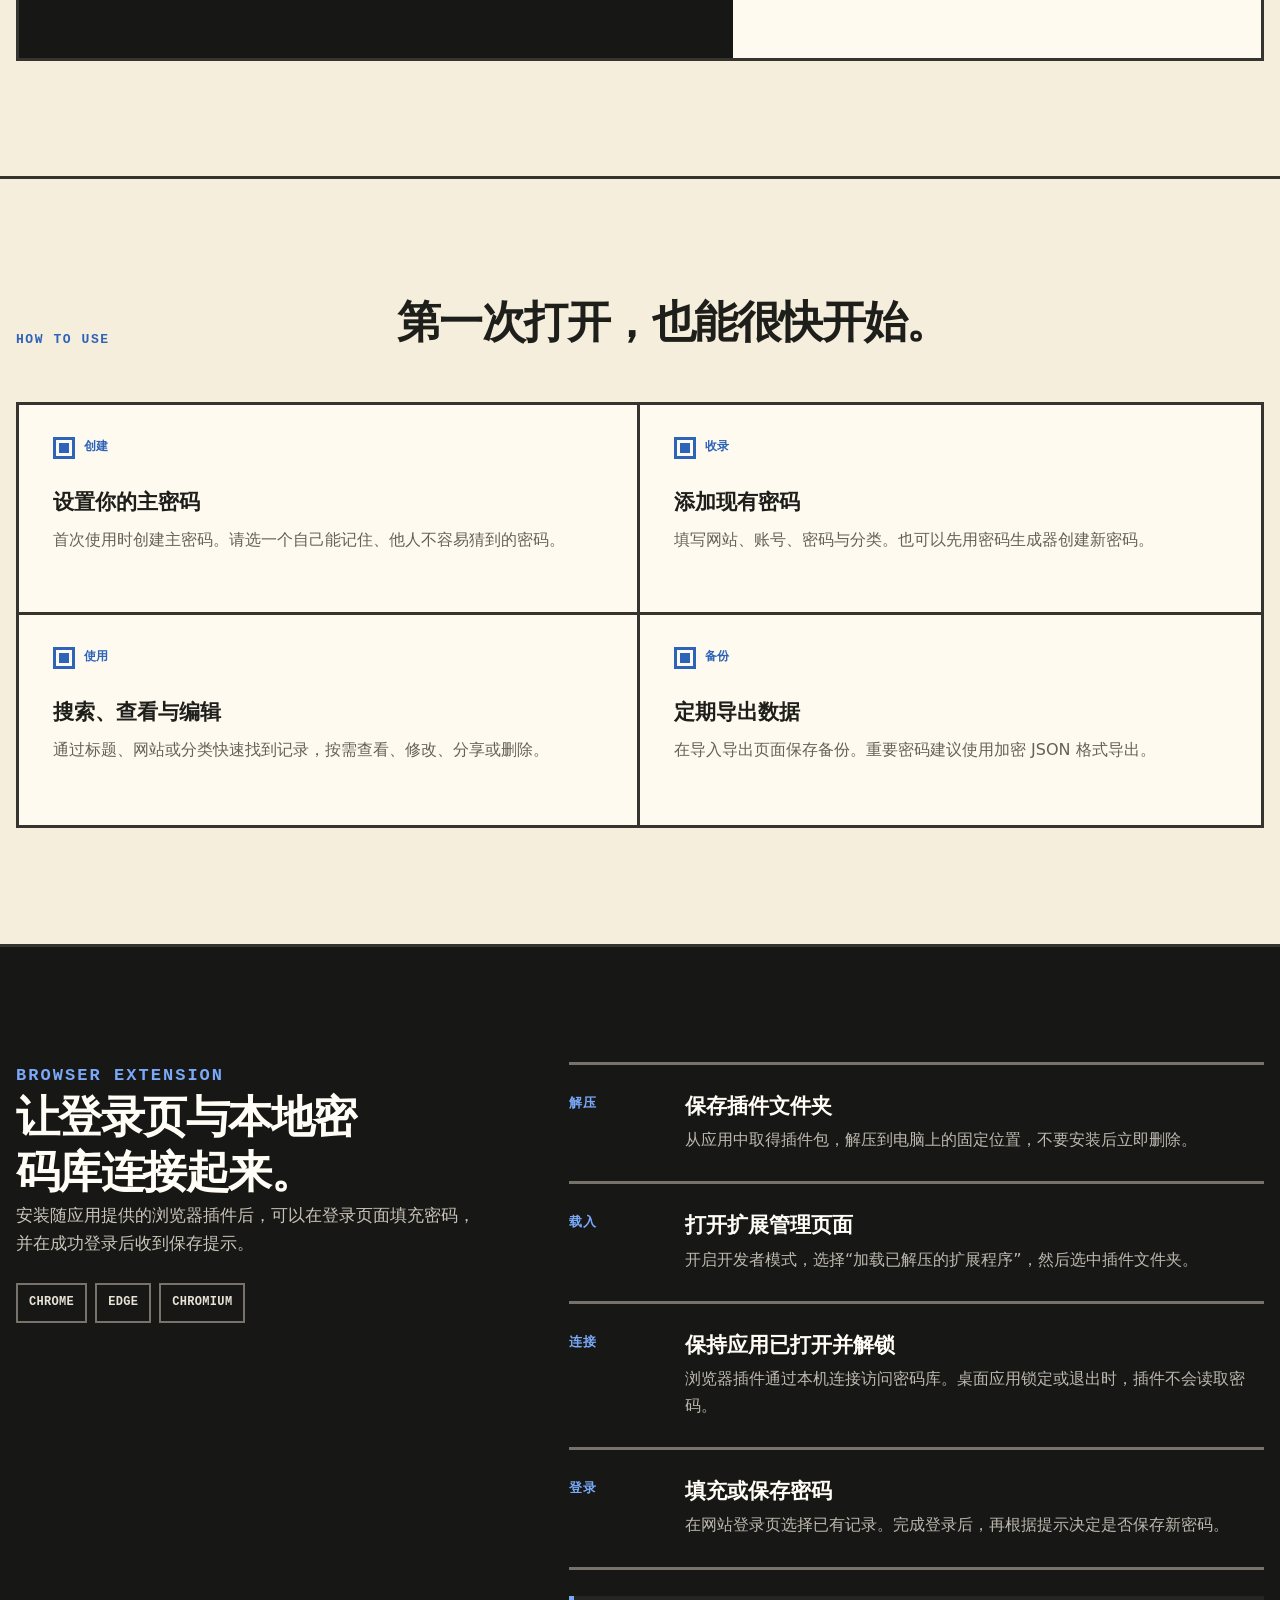
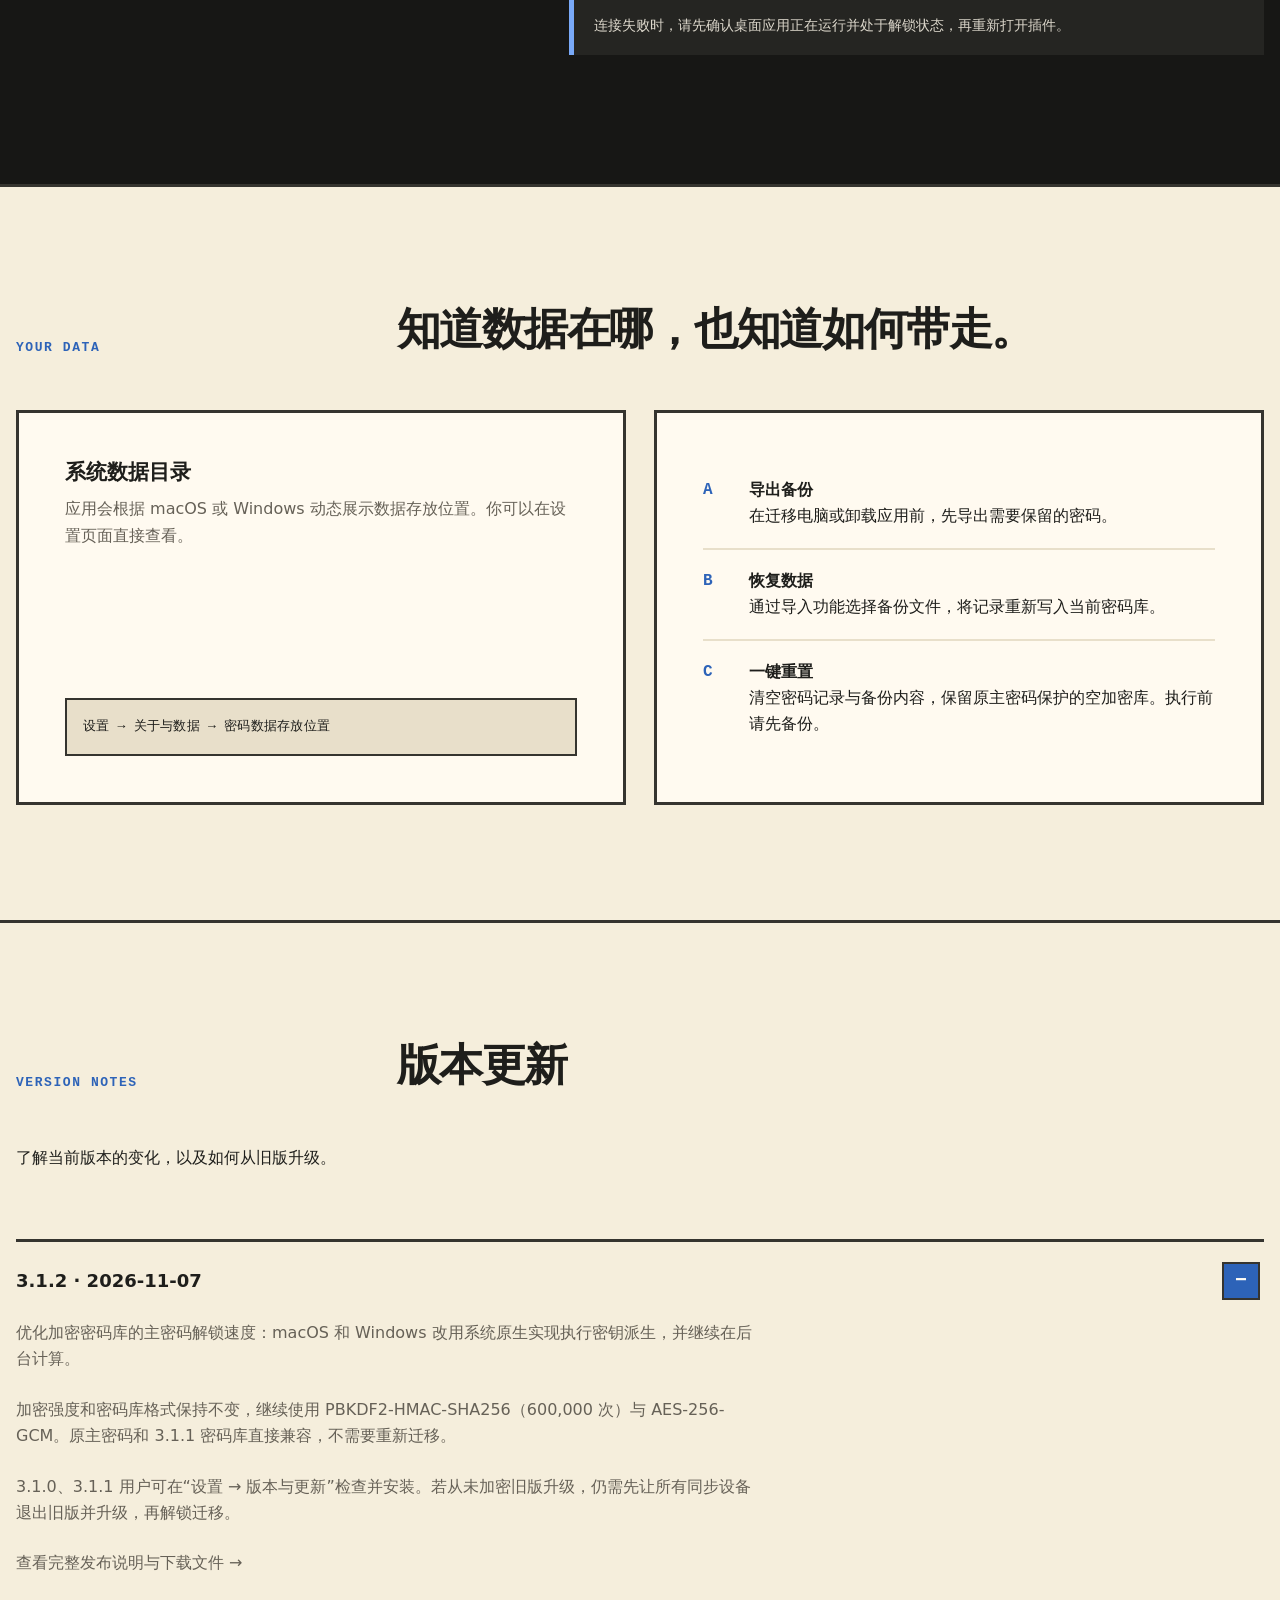
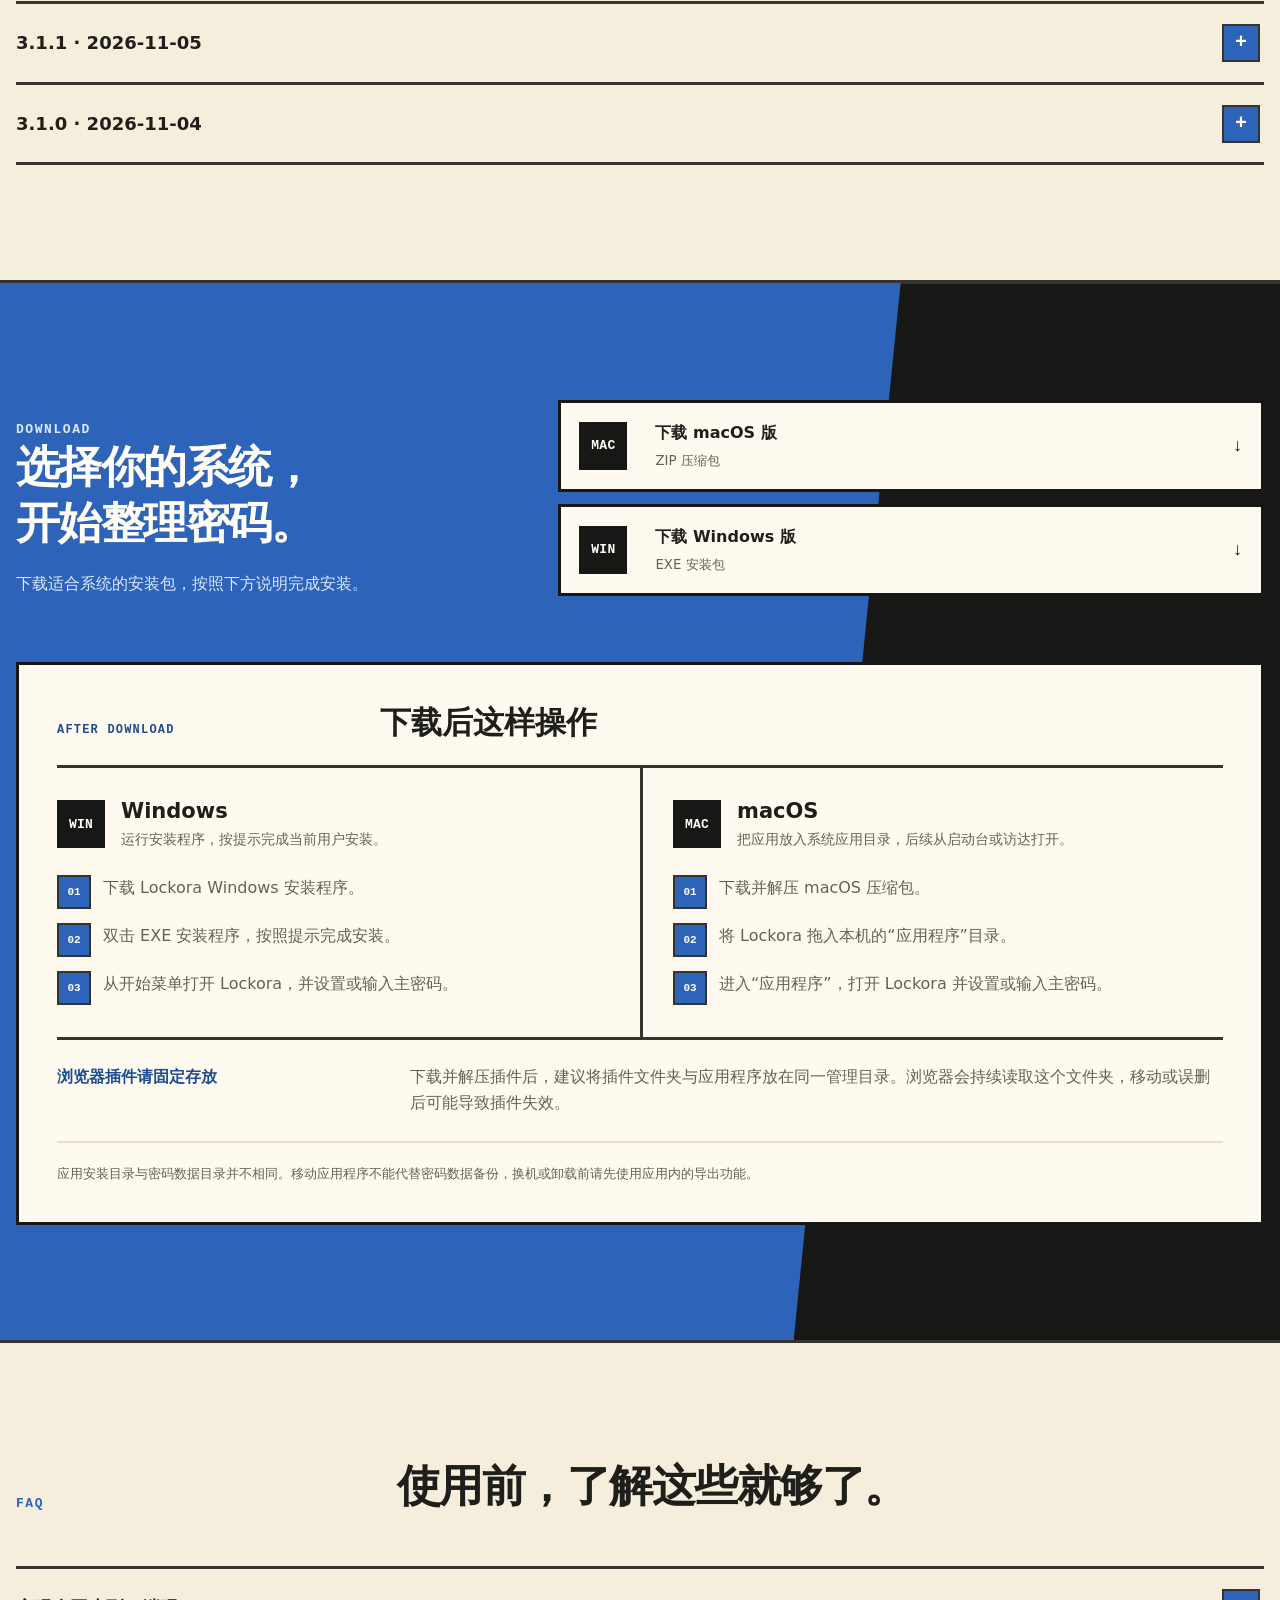
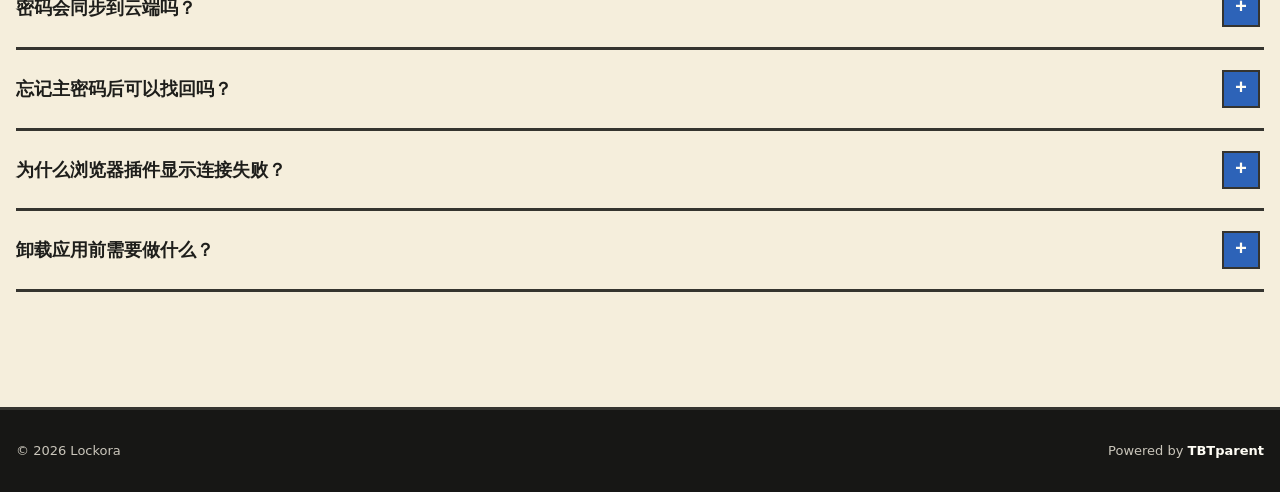
==== commit da4ea10f: "Refresh landing screenshot and visible version to Lockora 3.1.2" ====
--- a/landing.html
+++ b/landing.html
@@ -54,12 +54,12 @@
           </div>
           <figure class="product-figure">
             <div class="product-window">
-              <img src="landing-assets/app-overview.png?v=lockora-3.1.1" alt="Lockora 3.1.1 主界面，新版盾牌图标与演示密码数据">
+              <img src="landing-assets/app-overview.png?v=lockora-3.1.2" alt="Lockora 3.1.2 主界面，新版盾牌图标与演示密码数据">
               <div class="privacy-mask" aria-hidden="true"><span>演示数据已隐藏</span></div>
             </div>
             <figcaption class="product-caption mono">
               <span>一个界面，集中管理</span>
-              <span>V3.1.1</span>
+              <span>V3.1.2</span>
             </figcaption>
           </figure>
 
